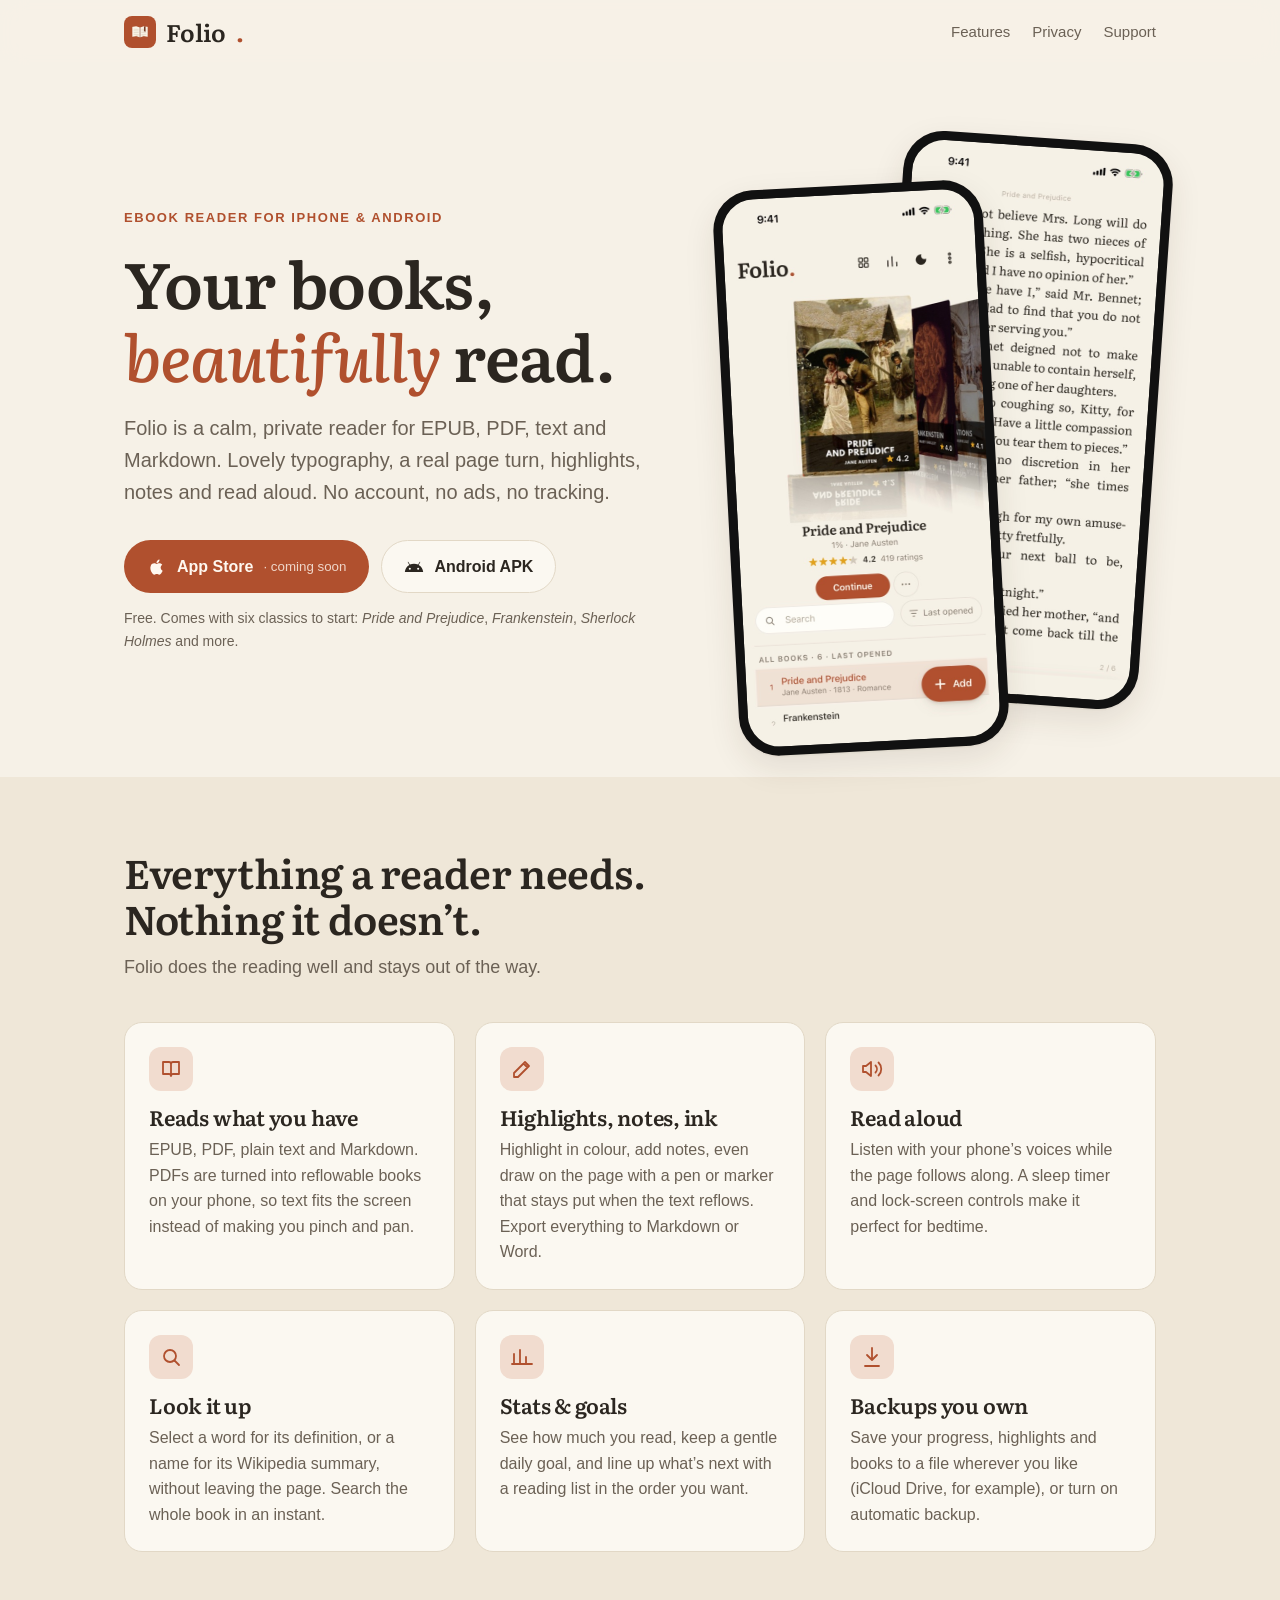
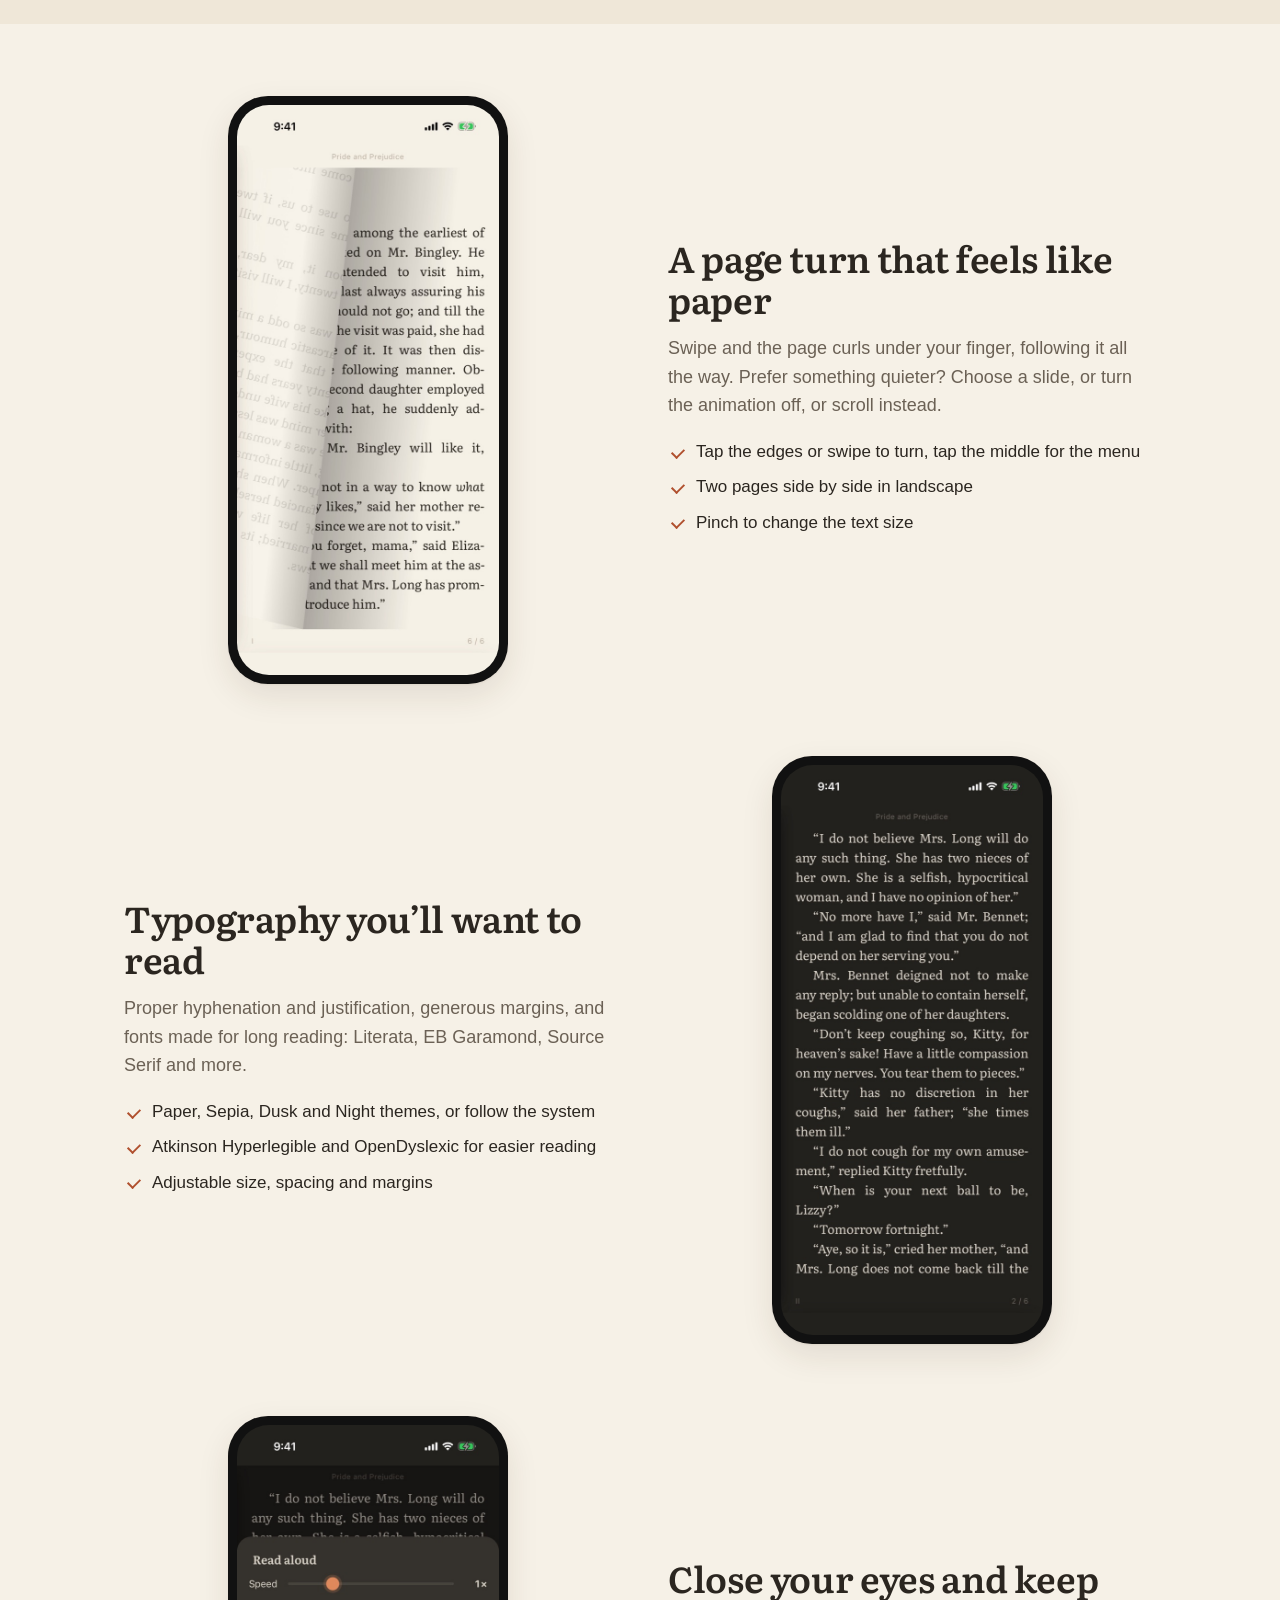
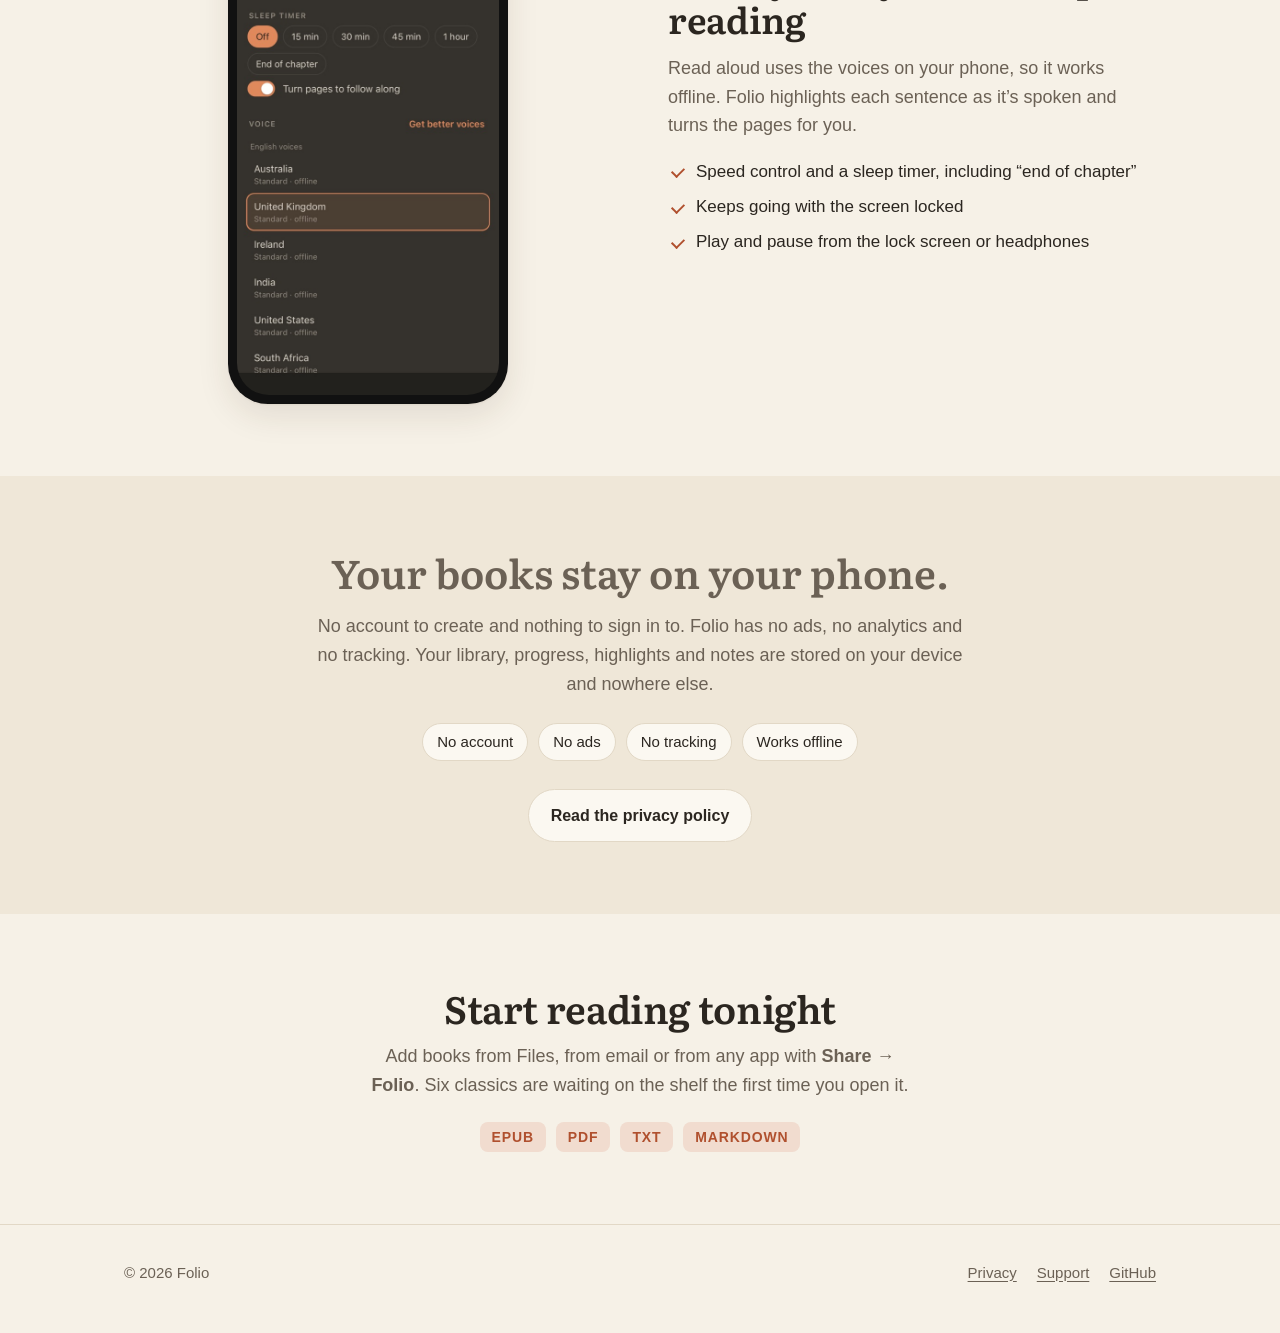
==== index.html @ c46da374 "Folio: Android app, shared web reader, iOS app and website - assets/web: the reader UI shared by bot" ====
<!doctype html>
<html lang="en">
<head>
<meta charset="utf-8">
<meta name="viewport" content="width=device-width, initial-scale=1, viewport-fit=cover">
<title>Folio – Read EPUB &amp; PDF</title>
<meta name="description" content="Folio is a calm, private ebook reader for iPhone and Android. Read EPUB, PDF, text and Markdown with beautiful typography, highlights, notes and read aloud. No account, no ads, no tracking.">
<meta name="theme-color" content="#F6F1E7" media="(prefers-color-scheme: light)">
<meta name="theme-color" content="#1C1A17" media="(prefers-color-scheme: dark)">
<meta property="og:title" content="Folio – Read EPUB & PDF">
<meta property="og:description" content="A calm, private ebook reader. Your books stay on your phone.">
<meta property="og:image" content="img/icon-512.png">
<link rel="icon" href="img/favicon.png">
<link rel="apple-touch-icon" href="img/apple-touch-icon.png">
<link rel="preload" href="fonts/literata-latin-wght-normal.woff2" as="font" type="font/woff2" crossorigin>
<link rel="stylesheet" href="style.css">
</head>
<body>

<header class="top">
  <div class="wrap">
    <a class="brand" href="./"><img src="img/icon-512.png" alt="">Folio<b>.</b></a>
    <nav class="nav">
      <a href="#features" class="hide-sm">Features</a>
      <a href="#privacy">Privacy</a>
      <a href="support.html">Support</a>
    </nav>
  </div>
</header>

<main>
  <section class="hero">
    <div class="wrap">
      <div>
        <p class="eyebrow">Ebook reader for iPhone &amp; Android</p>
        <h1>Your books, <em>beautifully</em> read.</h1>
        <p class="lede">Folio is a calm, private reader for EPUB, PDF, text and Markdown. Lovely typography, a real page turn, highlights, notes and read aloud. No account, no ads, no tracking.</p>
        <div class="ctas">
          <a class="btn primary" aria-disabled="true">
            <svg viewBox="0 0 24 24" aria-hidden="true"><path d="M16.37 12.7c-.02-2.3 1.88-3.4 1.96-3.46-1.07-1.56-2.73-1.78-3.32-1.8-1.41-.14-2.76.83-3.47.83-.72 0-1.82-.81-3-.79-1.54.02-2.96.9-3.76 2.27-1.6 2.78-.41 6.9 1.15 9.16.76 1.1 1.67 2.34 2.86 2.3 1.15-.05 1.58-.74 2.97-.74 1.38 0 1.77.74 2.98.72 1.23-.02 2.01-1.12 2.76-2.23.87-1.28 1.23-2.51 1.25-2.58-.03-.01-2.4-.92-2.38-3.68zM14.1 5.95c.63-.77 1.06-1.83.94-2.89-.91.04-2.02.61-2.67 1.37-.58.67-1.1 1.76-.96 2.8 1.02.08 2.06-.52 2.69-1.28z"/></svg>
            App Store <small>· coming soon</small>
          </a>
          <a class="btn ghost" data-gh="/releases/latest">
            <svg viewBox="0 0 24 24" aria-hidden="true"><path d="M17.6 9.48l1.84-3.18a.38.38 0 00-.66-.38l-1.86 3.22a11.4 11.4 0 00-9.84 0L5.22 5.92a.38.38 0 00-.66.38L6.4 9.48A10.8 10.8 0 001 18h22a10.8 10.8 0 00-5.4-8.52zM7 15.25a1.25 1.25 0 110-2.5 1.25 1.25 0 010 2.5zm10 0a1.25 1.25 0 110-2.5 1.25 1.25 0 010 2.5z"/></svg>
            Android APK
          </a>
        </div>
        <p class="note">Free. Comes with six classics to start: <i>Pride and Prejudice</i>, <i>Frankenstein</i>, <i>Sherlock Holmes</i> and more.</p>
      </div>
      <div class="phones" aria-hidden="true">
        <div class="phone back"><img src="img/reader.jpg" alt="" width="1206" height="2622" loading="eager"></div>
        <div class="phone front"><img src="img/library.jpg" alt="" width="1206" height="2622" loading="eager"></div>
      </div>
    </div>
  </section>

  <section id="features" class="alt">
    <div class="wrap">
      <div class="sec-head">
        <h2>Everything a reader needs. Nothing it doesn’t.</h2>
        <p>Folio does the reading well and stays out of the way.</p>
      </div>
      <div class="grid">
        <div class="card">
          <div class="ico"><svg viewBox="0 0 24 24"><path d="M4 5h6a2 2 0 012 2v12a2 2 0 00-2-2H4zM20 5h-6a2 2 0 00-2 2v12a2 2 0 012-2h6z"/></svg></div>
          <h3>Reads what you have</h3>
          <p>EPUB, PDF, plain text and Markdown. PDFs are turned into reflowable books on your phone, so text fits the screen instead of making you pinch and pan.</p>
        </div>
        <div class="card">
          <div class="ico"><svg viewBox="0 0 24 24"><path d="M4 20h4L19 9l-4-4L4 16zM13.5 6.5l4 4"/></svg></div>
          <h3>Highlights, notes, ink</h3>
          <p>Highlight in colour, add notes, even draw on the page with a pen or marker that stays put when the text reflows. Export everything to Markdown or Word.</p>
        </div>
        <div class="card">
          <div class="ico"><svg viewBox="0 0 24 24"><path d="M11 5L6 9H3v6h3l5 4zM15.5 8.5a5 5 0 010 7M18.5 5.5a9 9 0 010 13"/></svg></div>
          <h3>Read aloud</h3>
          <p>Listen with your phone’s voices while the page follows along. A sleep timer and lock-screen controls make it perfect for bedtime.</p>
        </div>
        <div class="card">
          <div class="ico"><svg viewBox="0 0 24 24"><circle cx="11" cy="11" r="6"/><path d="M20 20l-4.5-4.5"/></svg></div>
          <h3>Look it up</h3>
          <p>Select a word for its definition, or a name for its Wikipedia summary, without leaving the page. Search the whole book in an instant.</p>
        </div>
        <div class="card">
          <div class="ico"><svg viewBox="0 0 24 24"><path d="M4 19V9M10 19V5M16 19v-7M22 19H2"/></svg></div>
          <h3>Stats &amp; goals</h3>
          <p>See how much you read, keep a gentle daily goal, and line up what’s next with a reading list in the order you want.</p>
        </div>
        <div class="card">
          <div class="ico"><svg viewBox="0 0 24 24"><path d="M12 3v12M7 10l5 5 5-5M5 21h14"/></svg></div>
          <h3>Backups you own</h3>
          <p>Save your progress, highlights and books to a file wherever you like (iCloud Drive, for example), or turn on automatic backup.</p>
        </div>
      </div>
    </div>
  </section>

  <section>
    <div class="wrap">
      <div class="showcase">
        <div class="shot"><img src="img/curl.jpg" alt="A page curling over as it turns" width="1206" height="2622" loading="lazy"></div>
        <div>
          <h2>A page turn that feels like paper</h2>
          <p>Swipe and the page curls under your finger, following it all the way. Prefer something quieter? Choose a slide, or turn the animation off, or scroll instead.</p>
          <ul class="ticks">
            <li>Tap the edges or swipe to turn, tap the middle for the menu</li>
            <li>Two pages side by side in landscape</li>
            <li>Pinch to change the text size</li>
          </ul>
        </div>
      </div>
      <div class="showcase flip">
        <div class="shot"><img src="img/dusk.jpg" alt="Folio's Dusk theme, light text on a warm dark page" width="1206" height="2622" loading="lazy"></div>
        <div>
          <h2>Typography you’ll want to read</h2>
          <p>Proper hyphenation and justification, generous margins, and fonts made for long reading: Literata, EB Garamond, Source Serif and more.</p>
          <ul class="ticks">
            <li>Paper, Sepia, Dusk and Night themes, or follow the system</li>
            <li>Atkinson Hyperlegible and OpenDyslexic for easier reading</li>
            <li>Adjustable size, spacing and margins</li>
          </ul>
        </div>
      </div>
      <div class="showcase">
        <div class="shot"><img src="img/tts.jpg" alt="Read aloud settings with speed, sleep timer and voices" width="1206" height="2622" loading="lazy"></div>
        <div>
          <h2>Close your eyes and keep reading</h2>
          <p>Read aloud uses the voices on your phone, so it works offline. Folio highlights each sentence as it’s spoken and turns the pages for you.</p>
          <ul class="ticks">
            <li>Speed control and a sleep timer, including “end of chapter”</li>
            <li>Keeps going with the screen locked</li>
            <li>Play and pause from the lock screen or headphones</li>
          </ul>
        </div>
      </div>
    </div>
  </section>

  <section id="privacy" class="alt privacy-band">
    <div class="wrap">
      <p class="big">Your books stay on your phone.</p>
      <p>No account to create and nothing to sign in to. Folio has no ads, no analytics and no tracking. Your library, progress, highlights and notes are stored on your device and nowhere else.</p>
      <div class="pills"><span>No account</span><span>No ads</span><span>No tracking</span><span>Works offline</span></div>
      <a class="btn ghost" href="privacy.html">Read the privacy policy</a>
    </div>
  </section>

  <section>
    <div class="wrap narrow" style="text-align:center">
      <h2 style="font-size:clamp(28px,4vw,38px)">Start reading tonight</h2>
      <p style="color:var(--ink-2);font-size:18px;margin:12px auto 22px;max-width:30em">Add books from Files, from email or from any app with <b>Share → Folio</b>. Six classics are waiting on the shelf the first time you open it.</p>
      <div class="formats" style="justify-content:center"><span>EPUB</span><span>PDF</span><span>TXT</span><span>MARKDOWN</span></div>
    </div>
  </section>
</main>

<footer>
  <div class="wrap">
    <span>© <span data-year>2026</span> Folio</span>
    <nav>
      <a href="privacy.html">Privacy</a>
      <a href="support.html">Support</a>
      <a data-gh="">GitHub</a>
    </nav>
  </div>
</footer>
<script src="site.js"></script>
</body>
</html>
---- style.css ----
@font-face { font-family: "Literata"; src: url(fonts/literata-latin-wght-normal.woff2) format("woff2"); font-weight: 200 900; font-style: normal; font-display: swap; }
@font-face { font-family: "Literata"; src: url(fonts/literata-latin-wght-italic.woff2) format("woff2"); font-weight: 200 900; font-style: italic; font-display: swap; }

:root {
  --bg: #F6F1E7;
  --bg-2: #EFE7D8;
  --card: #FBF8F1;
  --ink: #2B2620;
  --ink-2: #6B6155;
  --line: #E2D8C6;
  --accent: #B0502E;
  --accent-ink: #FFF8F0;
  --accent-soft: #F1DCCF;
  --serif: "Literata", Georgia, "Times New Roman", serif;
  --sans: -apple-system, BlinkMacSystemFont, "Segoe UI", Roboto, "Helvetica Neue", Arial, sans-serif;
  --shadow: 0 1px 2px rgba(60, 40, 20, .06), 0 12px 32px rgba(60, 40, 20, .10);
  color-scheme: light;
}
@media (prefers-color-scheme: dark) {
  :root {
    --bg: #1C1A17;
    --bg-2: #23211E;
    --card: #2A2723;
    --ink: #E6DFD3;
    --ink-2: #A99F91;
    --line: #3A3631;
    --accent: #DE7A52;
    --accent-ink: #1C1A17;
    --accent-soft: #3B2A22;
    --shadow: 0 1px 2px rgba(0, 0, 0, .3), 0 12px 32px rgba(0, 0, 0, .35);
    color-scheme: dark;
  }
}

* { box-sizing: border-box; }
html { -webkit-text-size-adjust: 100%; scroll-behavior: smooth; }
body { margin: 0; background: var(--bg); color: var(--ink); font: 17px/1.6 var(--sans); }
img { max-width: 100%; height: auto; display: block; }
a { color: var(--accent); text-underline-offset: 3px; }
h1, h2, h3 { font-family: var(--serif); font-weight: 600; line-height: 1.15; letter-spacing: -.01em; margin: 0; }
.wrap { max-width: 1080px; margin: 0 auto; padding: 0 24px; }
.narrow { max-width: 720px; }

/* header */
.top { position: sticky; top: 0; z-index: 10; background: color-mix(in srgb, var(--bg) 88%, transparent); backdrop-filter: saturate(1.4) blur(12px); -webkit-backdrop-filter: saturate(1.4) blur(12px); border-bottom: 1px solid transparent; }
.top.scrolled { border-bottom-color: var(--line); }
.top .wrap { display: flex; align-items: center; justify-content: space-between; height: 64px; }
.brand { display: flex; align-items: center; gap: 10px; color: var(--ink); text-decoration: none; font: 600 24px/1 var(--serif); }
.brand img { width: 32px; height: 32px; border-radius: 8px; }
.brand b { color: var(--accent); }
.nav { display: flex; gap: 22px; font-size: 15px; }
.nav a { color: var(--ink-2); text-decoration: none; }
.nav a:hover, .nav a[aria-current] { color: var(--ink); }

/* hero */
.hero { padding: 72px 0 40px; }
.hero .wrap { display: grid; grid-template-columns: 1.05fr .95fr; gap: 48px; align-items: center; }
.eyebrow { font-size: 13px; font-weight: 600; letter-spacing: .12em; text-transform: uppercase; color: var(--accent); margin: 0 0 16px; }
.hero h1 { font-size: clamp(40px, 6vw, 64px); }
.hero h1 em { color: var(--accent); font-style: italic; font-weight: 500; }
.lede { font-size: 20px; color: var(--ink-2); margin: 20px 0 32px; max-width: 34em; }
.ctas { display: flex; flex-wrap: wrap; gap: 12px; align-items: center; }
.btn { display: inline-flex; align-items: center; gap: 10px; padding: 13px 22px; border-radius: 999px; font-weight: 600; font-size: 16px; text-decoration: none; border: 1px solid transparent; }
.btn svg { width: 20px; height: 20px; fill: currentColor; }
.btn.primary { background: var(--accent); color: var(--accent-ink); }
.btn.ghost { border-color: var(--line); color: var(--ink); background: var(--card); }
.btn[aria-disabled="true"] { cursor: default; }
.btn small { font-weight: 500; opacity: .8; }
.note { font-size: 14px; color: var(--ink-2); margin-top: 14px; }

.phones { position: relative; height: 600px; }
.phone { position: absolute; width: 270px; border-radius: 40px; padding: 9px; background: #111; box-shadow: var(--shadow); }
.phone img { border-radius: 32px; aspect-ratio: 1206 / 2622; object-fit: cover; }
.phone.back { right: 0; top: 0; transform: rotate(4deg); }
.phone.front { left: 8%; top: 48px; transform: rotate(-3deg); }

/* sections */
section { padding: 72px 0; }
.alt { background: var(--bg-2); }
.sec-head { max-width: 640px; margin-bottom: 40px; }
.sec-head h2 { font-size: clamp(30px, 4vw, 40px); }
.sec-head p { color: var(--ink-2); font-size: 18px; margin: 12px 0 0; }

.grid { display: grid; grid-template-columns: repeat(3, 1fr); gap: 20px; }
.card { background: var(--card); border: 1px solid var(--line); border-radius: 18px; padding: 24px; }
.card h3 { font-size: 21px; margin: 14px 0 8px; }
.card p { margin: 0; color: var(--ink-2); font-size: 16px; }
.ico { width: 44px; height: 44px; border-radius: 12px; display: grid; place-items: center; background: var(--accent-soft); color: var(--accent); }
.ico svg { width: 24px; height: 24px; fill: none; stroke: currentColor; stroke-width: 1.8; stroke-linecap: round; stroke-linejoin: round; }

.showcase { display: grid; grid-template-columns: 1fr 1fr; gap: 56px; align-items: center; }
.showcase + .showcase { margin-top: 72px; }
.showcase.flip > :first-child { order: 2; }
.showcase .shot { justify-self: center; width: 280px; border-radius: 40px; padding: 9px; background: #111; box-shadow: var(--shadow); }
.showcase .shot img { border-radius: 32px; }
.showcase h2 { font-size: clamp(28px, 3.6vw, 36px); margin-bottom: 14px; }
.showcase p { color: var(--ink-2); font-size: 18px; margin: 0 0 14px; }
.ticks { list-style: none; padding: 0; margin: 18px 0 0; }
.ticks li { padding-left: 28px; position: relative; margin: 8px 0; }
.ticks li::before { content: ""; position: absolute; left: 4px; top: .55em; width: 10px; height: 6px; border-left: 2px solid var(--accent); border-bottom: 2px solid var(--accent); transform: rotate(-45deg); }

.privacy-band { text-align: center; }
.privacy-band .big { font: 600 clamp(28px, 4vw, 40px)/1.2 var(--serif); max-width: 18em; margin: 0 auto 16px; }
.privacy-band p { color: var(--ink-2); max-width: 36em; margin: 0 auto 24px; font-size: 18px; }
.pills { display: flex; flex-wrap: wrap; justify-content: center; gap: 10px; margin-bottom: 28px; }
.pills span { border: 1px solid var(--line); background: var(--card); border-radius: 999px; padding: 6px 14px; font-size: 15px; }

.formats { display: flex; flex-wrap: wrap; gap: 10px; margin-top: 8px; }
.formats span { font: 600 14px/1 var(--sans); letter-spacing: .06em; padding: 8px 12px; border-radius: 8px; background: var(--accent-soft); color: var(--accent); }

/* docs pages (privacy, support) */
.doc { padding: 56px 0 80px; }
.doc h1 { font-size: clamp(36px, 5vw, 48px); margin-bottom: 8px; }
.doc .updated { color: var(--ink-2); margin: 0 0 40px; font-size: 15px; }
.doc h2 { font-size: 26px; margin: 44px 0 12px; }
.doc h3 { font-size: 19px; margin: 28px 0 8px; font-family: var(--sans); font-weight: 650; letter-spacing: 0; }
.doc p, .doc li { color: var(--ink); }
.doc ul { padding-left: 22px; }
.doc li { margin: 6px 0; }
.summary { background: var(--card); border: 1px solid var(--line); border-radius: 18px; padding: 22px 26px; margin: 0 0 32px; }
.summary p { margin: 0 0 6px; font-weight: 600; }
.summary ul { margin: 0; }
table { width: 100%; border-collapse: collapse; margin: 16px 0; font-size: 15px; display: block; overflow-x: auto; }
th, td { text-align: left; padding: 10px 12px; border-bottom: 1px solid var(--line); vertical-align: top; }
th { font-weight: 650; background: var(--bg-2); }
details { background: var(--card); border: 1px solid var(--line); border-radius: 14px; padding: 4px 20px; margin: 10px 0; }
details[open] { padding-bottom: 14px; }
summary { cursor: pointer; font-weight: 600; padding: 14px 0; list-style: none; position: relative; padding-right: 28px; }
summary::-webkit-details-marker { display: none; }
summary::after { content: "+"; position: absolute; right: 0; top: 10px; font-size: 22px; color: var(--accent); font-weight: 400; }
details[open] summary::after { content: "–"; }
details p, details ol, details ul { margin: 0 0 10px; color: var(--ink-2); }
kbd, .path { font: 600 14px/1.4 var(--sans); background: var(--bg-2); border: 1px solid var(--line); border-radius: 6px; padding: 1px 6px; color: var(--ink); white-space: nowrap; }

/* footer */
footer { border-top: 1px solid var(--line); padding: 36px 0 48px; color: var(--ink-2); font-size: 15px; }
footer .wrap { display: flex; flex-wrap: wrap; justify-content: space-between; gap: 16px; }
footer nav { display: flex; gap: 20px; flex-wrap: wrap; }
footer a { color: var(--ink-2); }

@media (max-width: 900px) {
  .hero { padding-top: 40px; }
  .hero .wrap { grid-template-columns: 1fr; gap: 24px; }
  .phones { height: 500px; max-width: 420px; width: 100%; margin: 0 auto; }
  .phone { width: 220px; border-radius: 34px; padding: 7px; }
  .phone img { border-radius: 28px; }
  .grid { grid-template-columns: 1fr 1fr; }
  .showcase, .showcase.flip { grid-template-columns: 1fr; gap: 28px; }
  .showcase.flip > :first-child { order: 0; }
}
@media (max-width: 600px) {
  body { font-size: 16px; }
  .wrap { padding: 0 16px; }
  .nav { gap: 14px; font-size: 14px; }
  .nav .hide-sm { display: none; }
  .lede { font-size: 18px; }
  .grid { grid-template-columns: 1fr; }
  section { padding: 56px 0; }
  .phones { height: 420px; }
  .phone { width: 180px; border-radius: 28px; padding: 6px; }
  .phone img { border-radius: 23px; }
  .phone.front { left: 0; top: 36px; }
  .showcase .shot { width: 240px; }
  .btn { width: 100%; justify-content: center; }
}
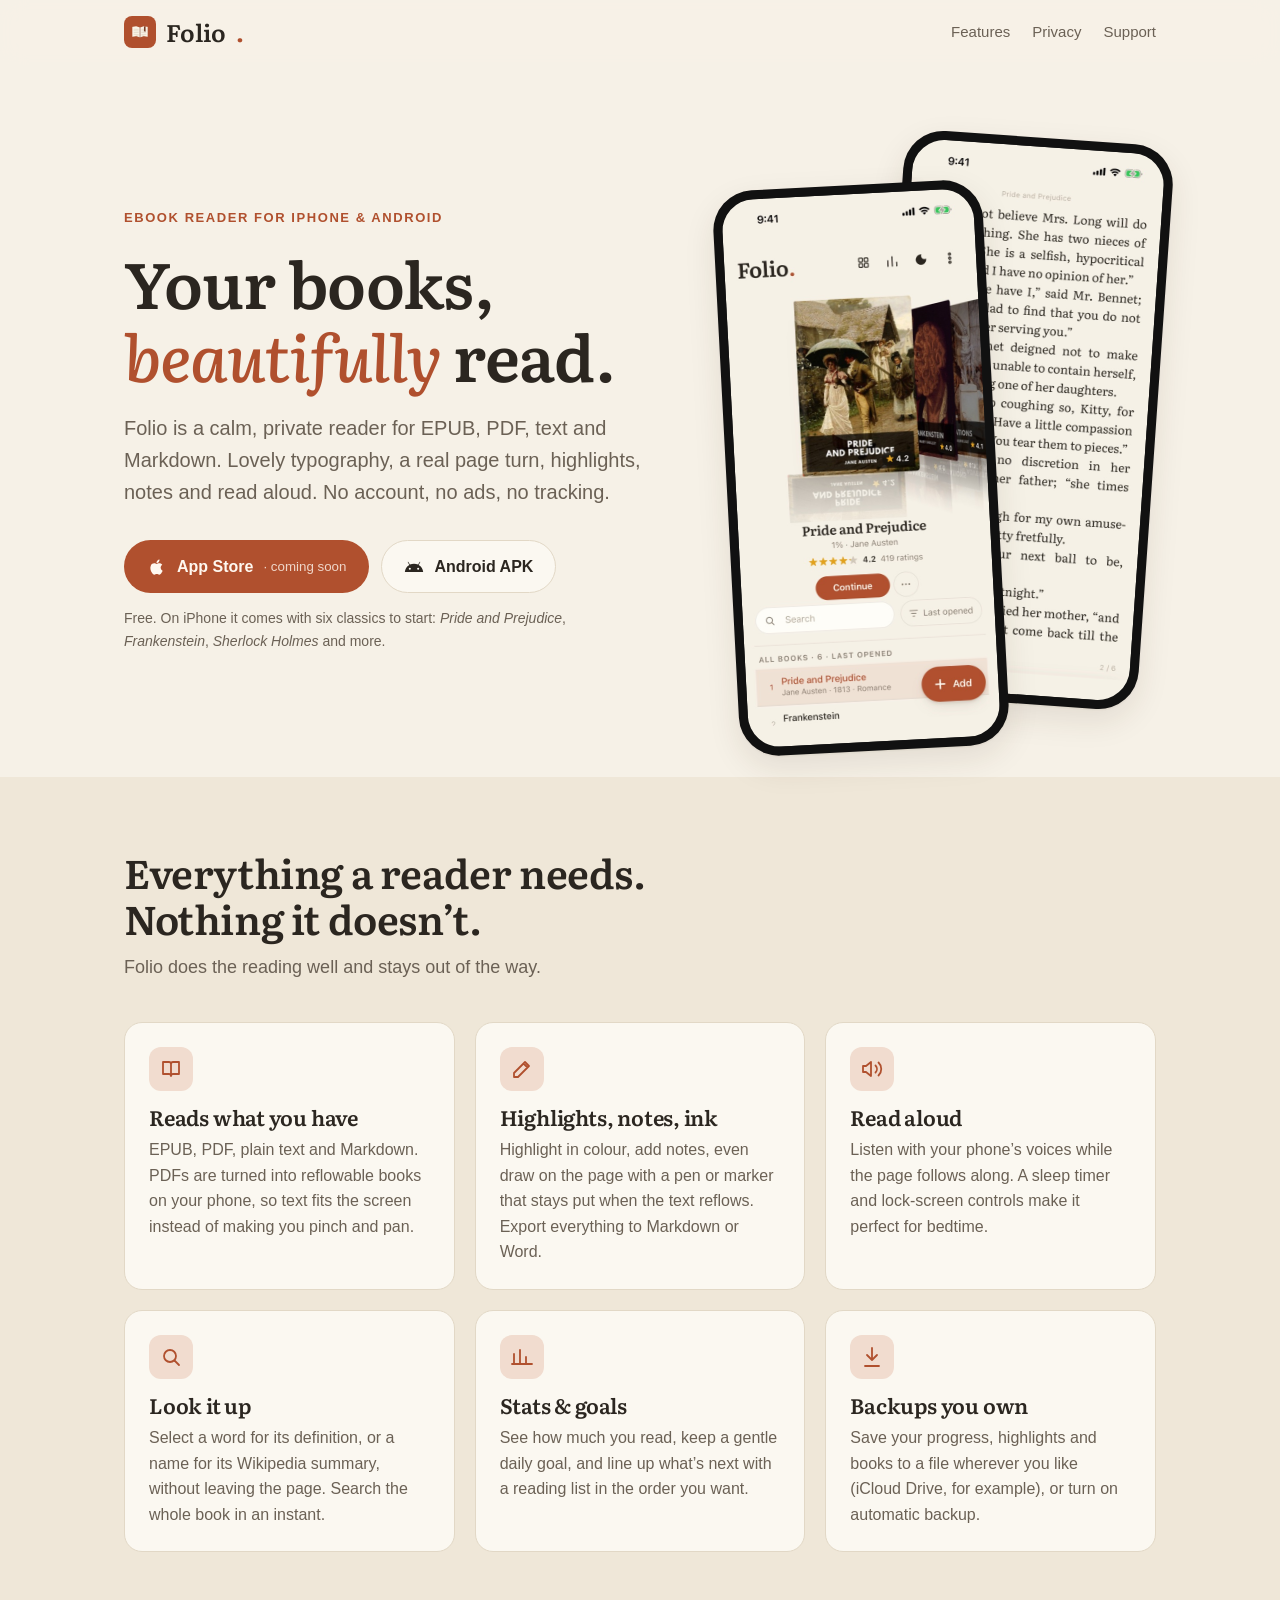
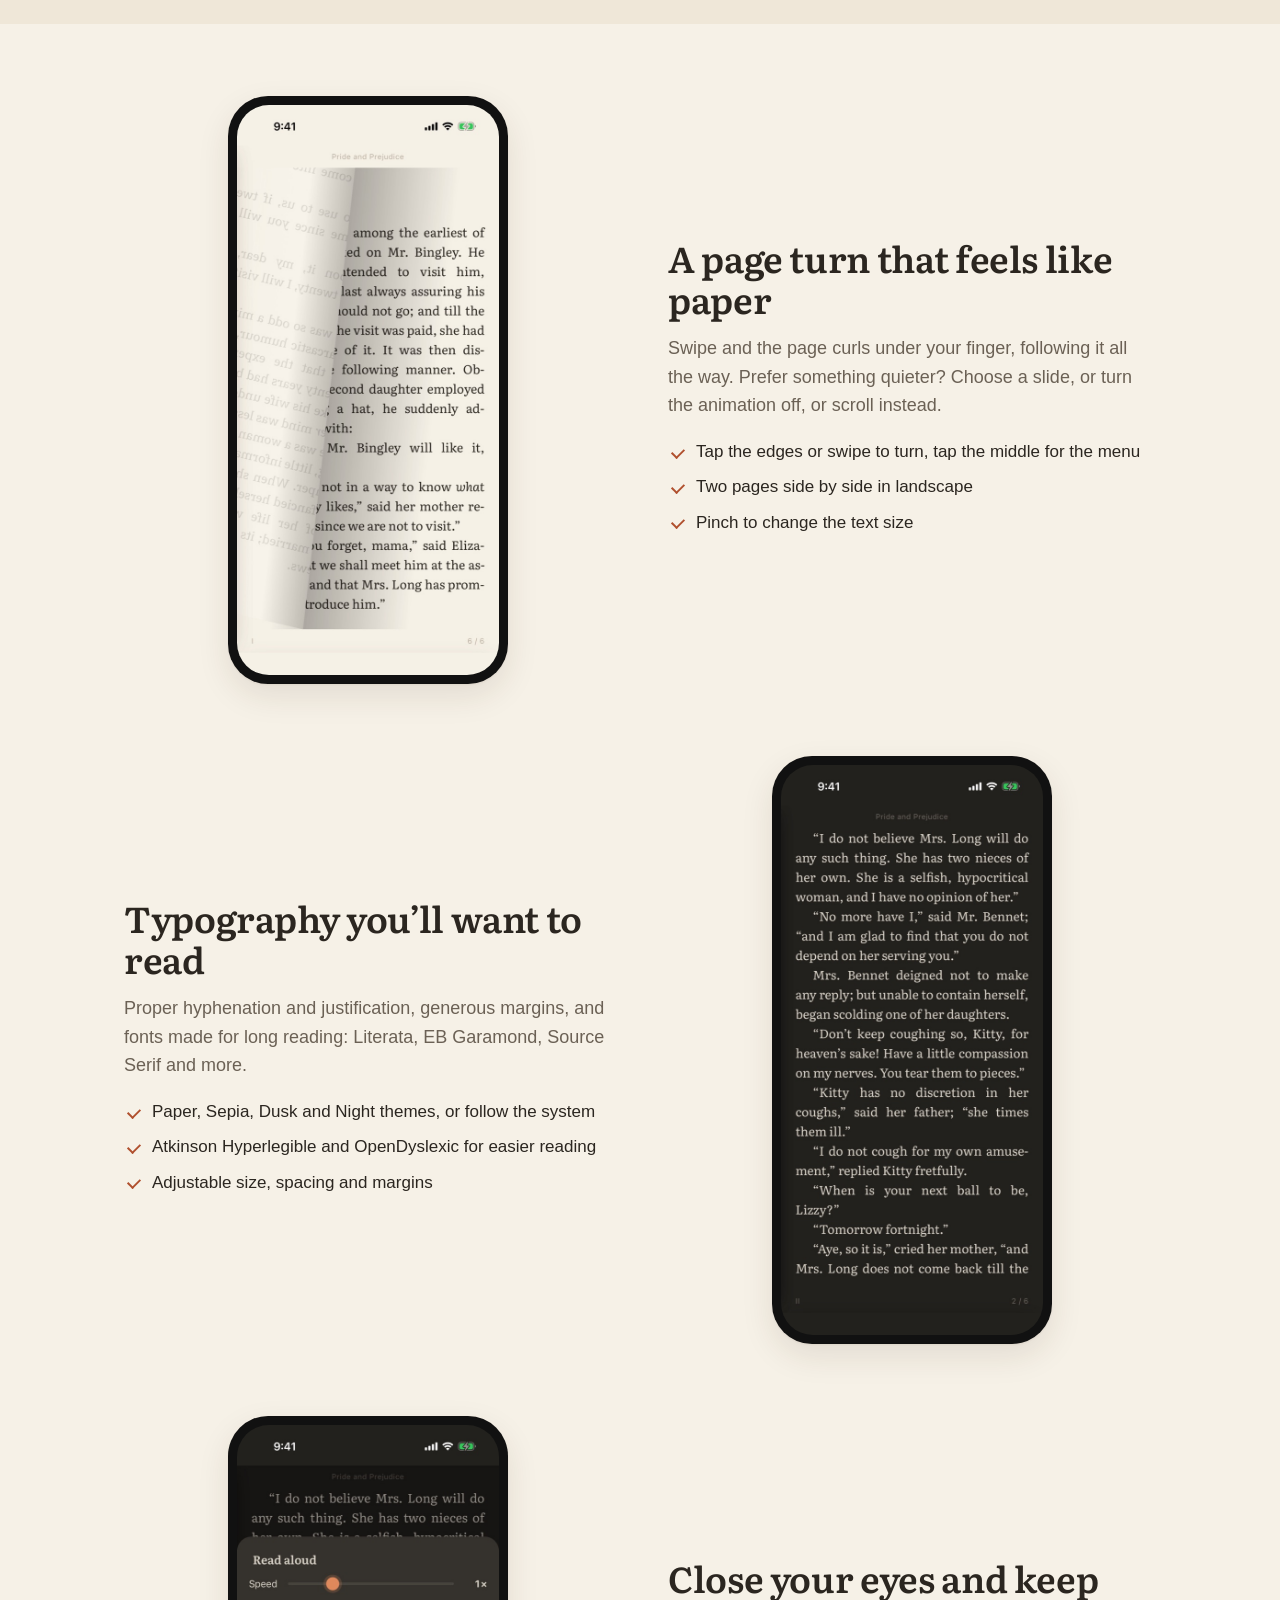
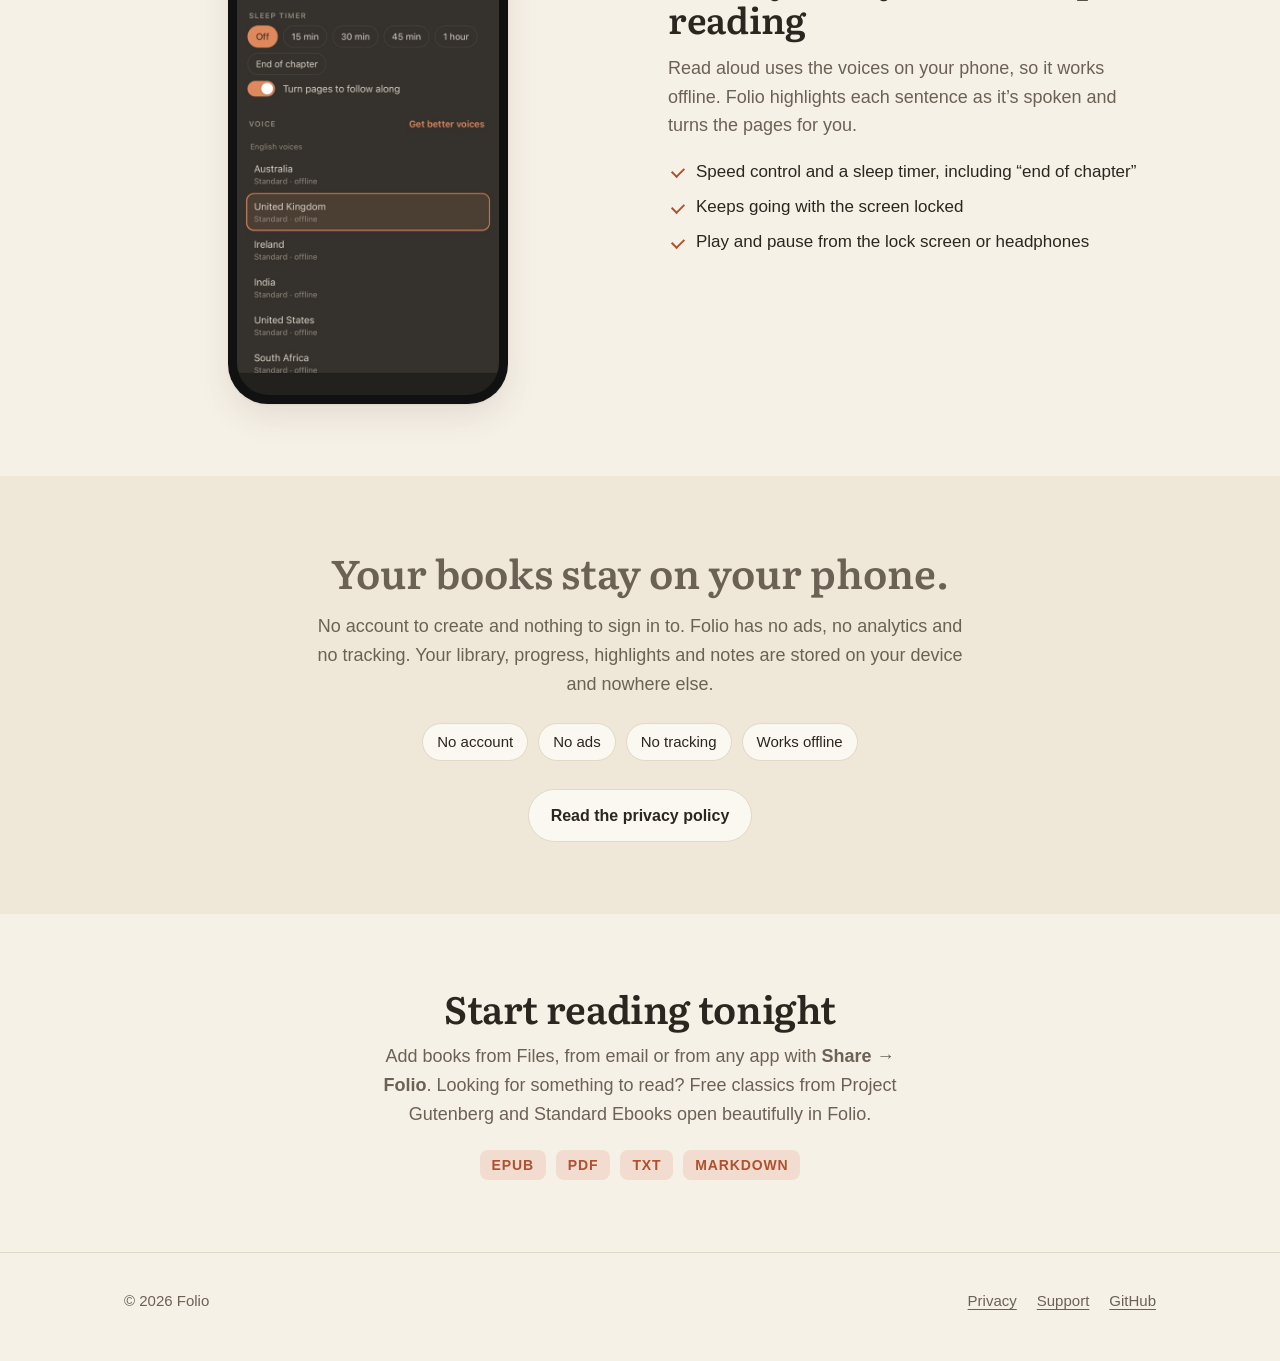
==== commit 96e44363: "Play release 2.4 (30): privacy link, minSdk 24, no bundled classics on Android - Menu: "Privacy poli" ====
--- a/index.html
+++ b/index.html
@@ -45,7 +45,7 @@
             Android APK
           </a>
         </div>
-        <p class="note">Free. Comes with six classics to start: <i>Pride and Prejudice</i>, <i>Frankenstein</i>, <i>Sherlock Holmes</i> and more.</p>
+        <p class="note">Free. On iPhone it comes with six classics to start: <i>Pride and Prejudice</i>, <i>Frankenstein</i>, <i>Sherlock Holmes</i> and more.</p>
       </div>
       <div class="phones" aria-hidden="true">
         <div class="phone back"><img src="img/reader.jpg" alt="" width="1206" height="2622" loading="eager"></div>
@@ -148,7 +148,7 @@
   <section>
     <div class="wrap narrow" style="text-align:center">
       <h2 style="font-size:clamp(28px,4vw,38px)">Start reading tonight</h2>
-      <p style="color:var(--ink-2);font-size:18px;margin:12px auto 22px;max-width:30em">Add books from Files, from email or from any app with <b>Share → Folio</b>. Six classics are waiting on the shelf the first time you open it.</p>
+      <p style="color:var(--ink-2);font-size:18px;margin:12px auto 22px;max-width:30em">Add books from Files, from email or from any app with <b>Share → Folio</b>. Looking for something to read? Free classics from Project Gutenberg and Standard Ebooks open beautifully in Folio.</p>
       <div class="formats" style="justify-content:center"><span>EPUB</span><span>PDF</span><span>TXT</span><span>MARKDOWN</span></div>
     </div>
   </section>
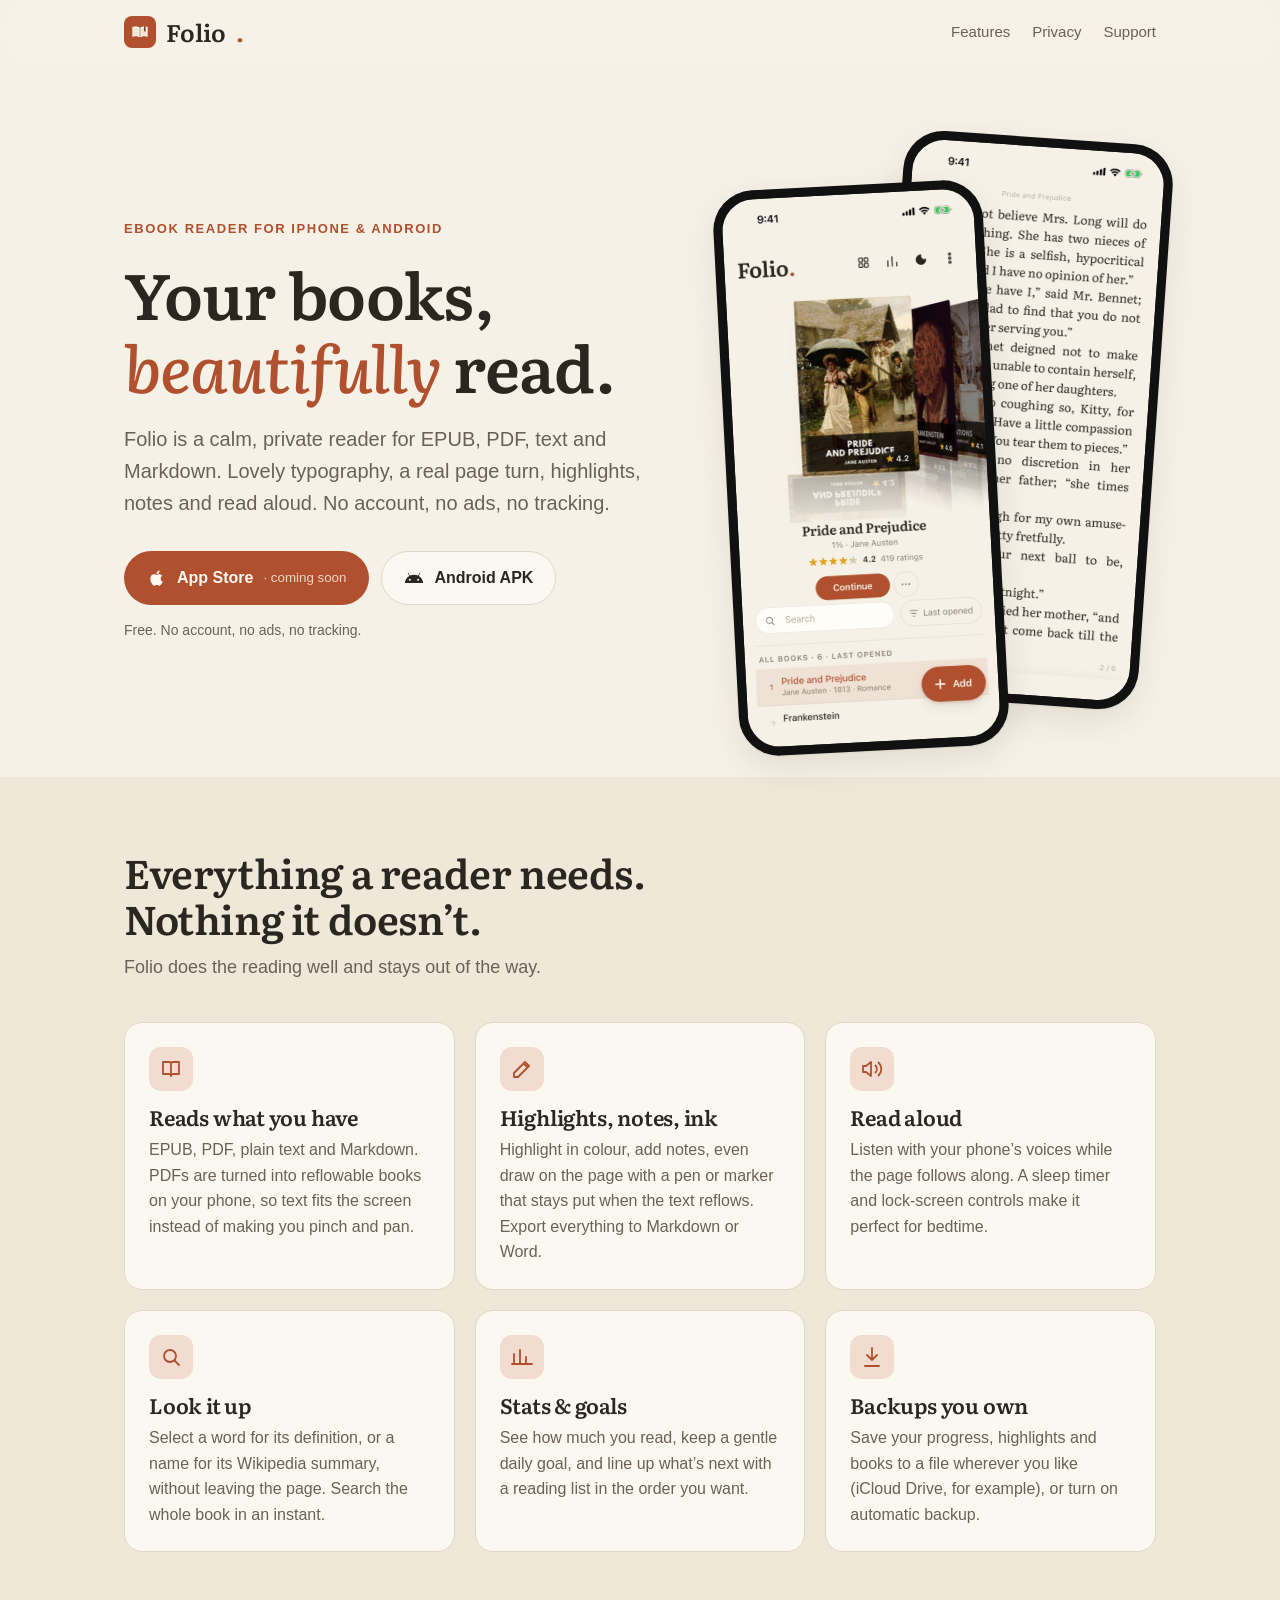
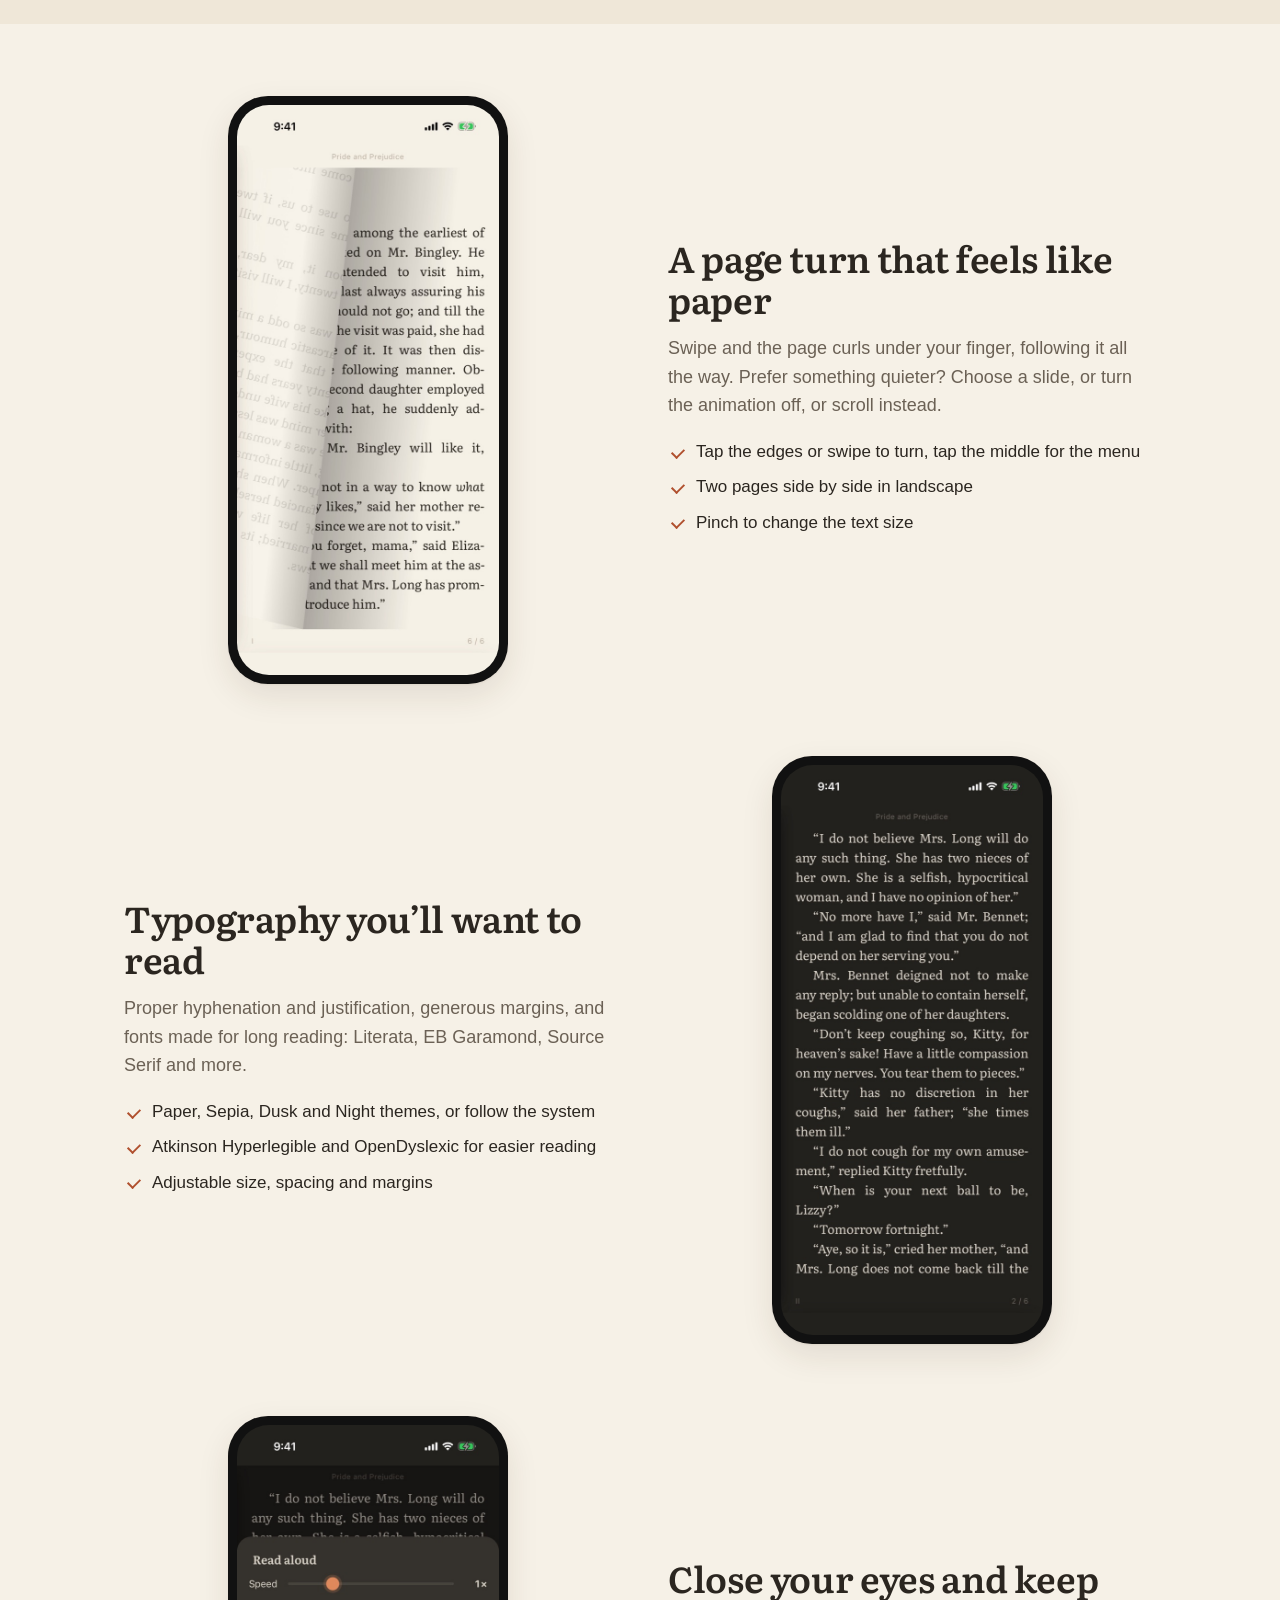
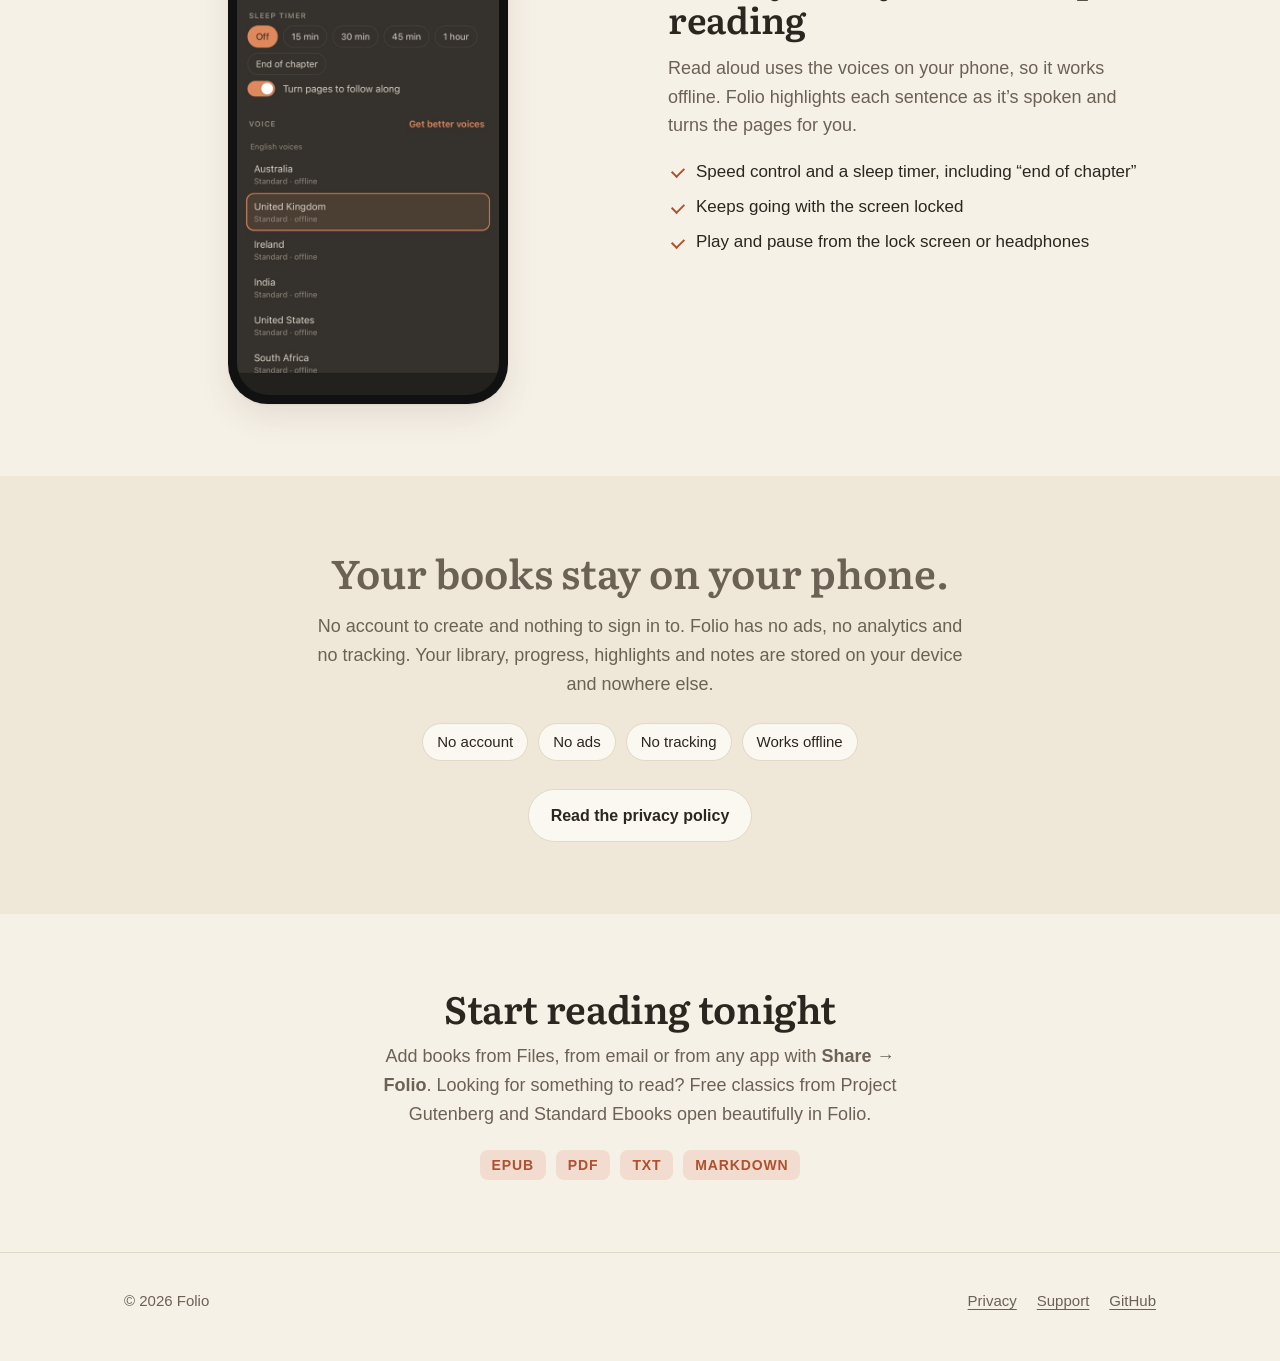
==== commit 6e5d94ad: "iOS 2.4 for the App Store: no bundled classics, listing assets - iOS build no longer bundles assets/" ====
--- a/index.html
+++ b/index.html
@@ -45,7 +45,7 @@
             Android APK
           </a>
         </div>
-        <p class="note">Free. On iPhone it comes with six classics to start: <i>Pride and Prejudice</i>, <i>Frankenstein</i>, <i>Sherlock Holmes</i> and more.</p>
+        <p class="note">Free. No account, no ads, no tracking.</p>
       </div>
       <div class="phones" aria-hidden="true">
         <div class="phone back"><img src="img/reader.jpg" alt="" width="1206" height="2622" loading="eager"></div>
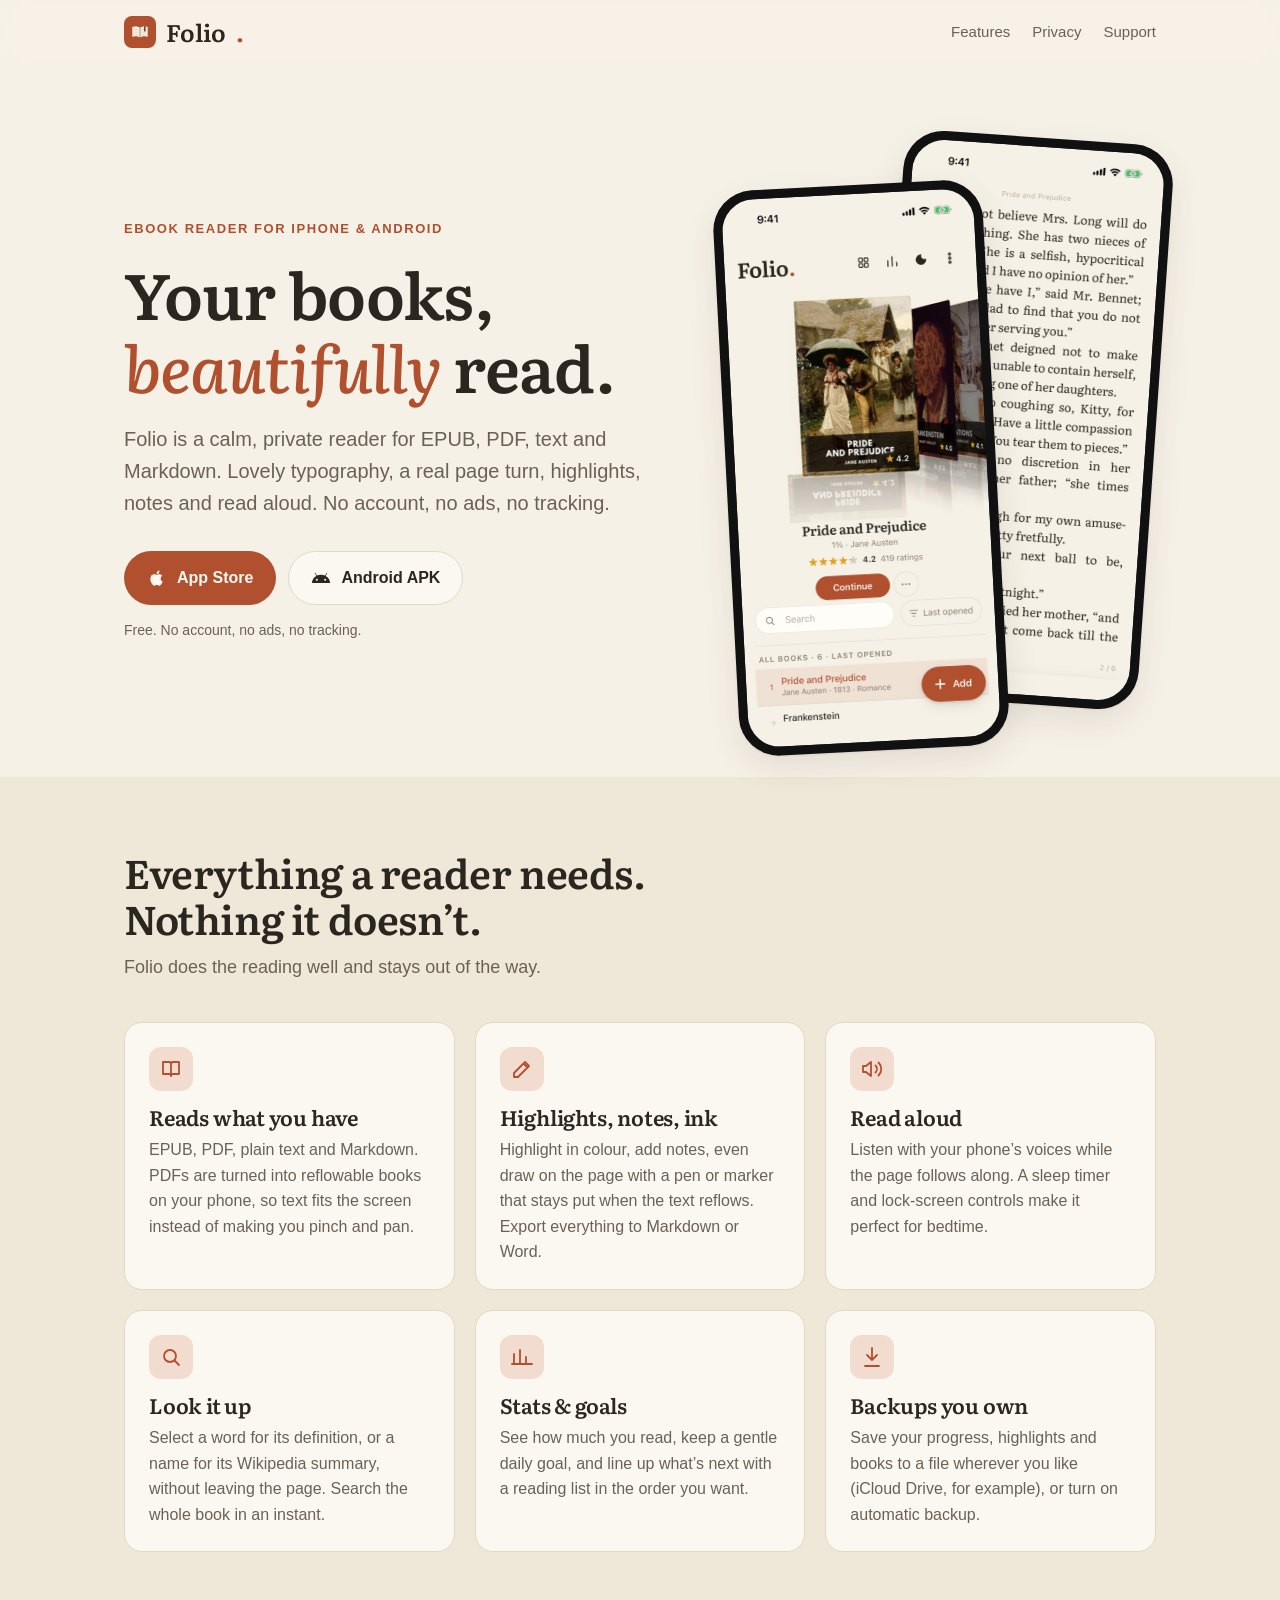
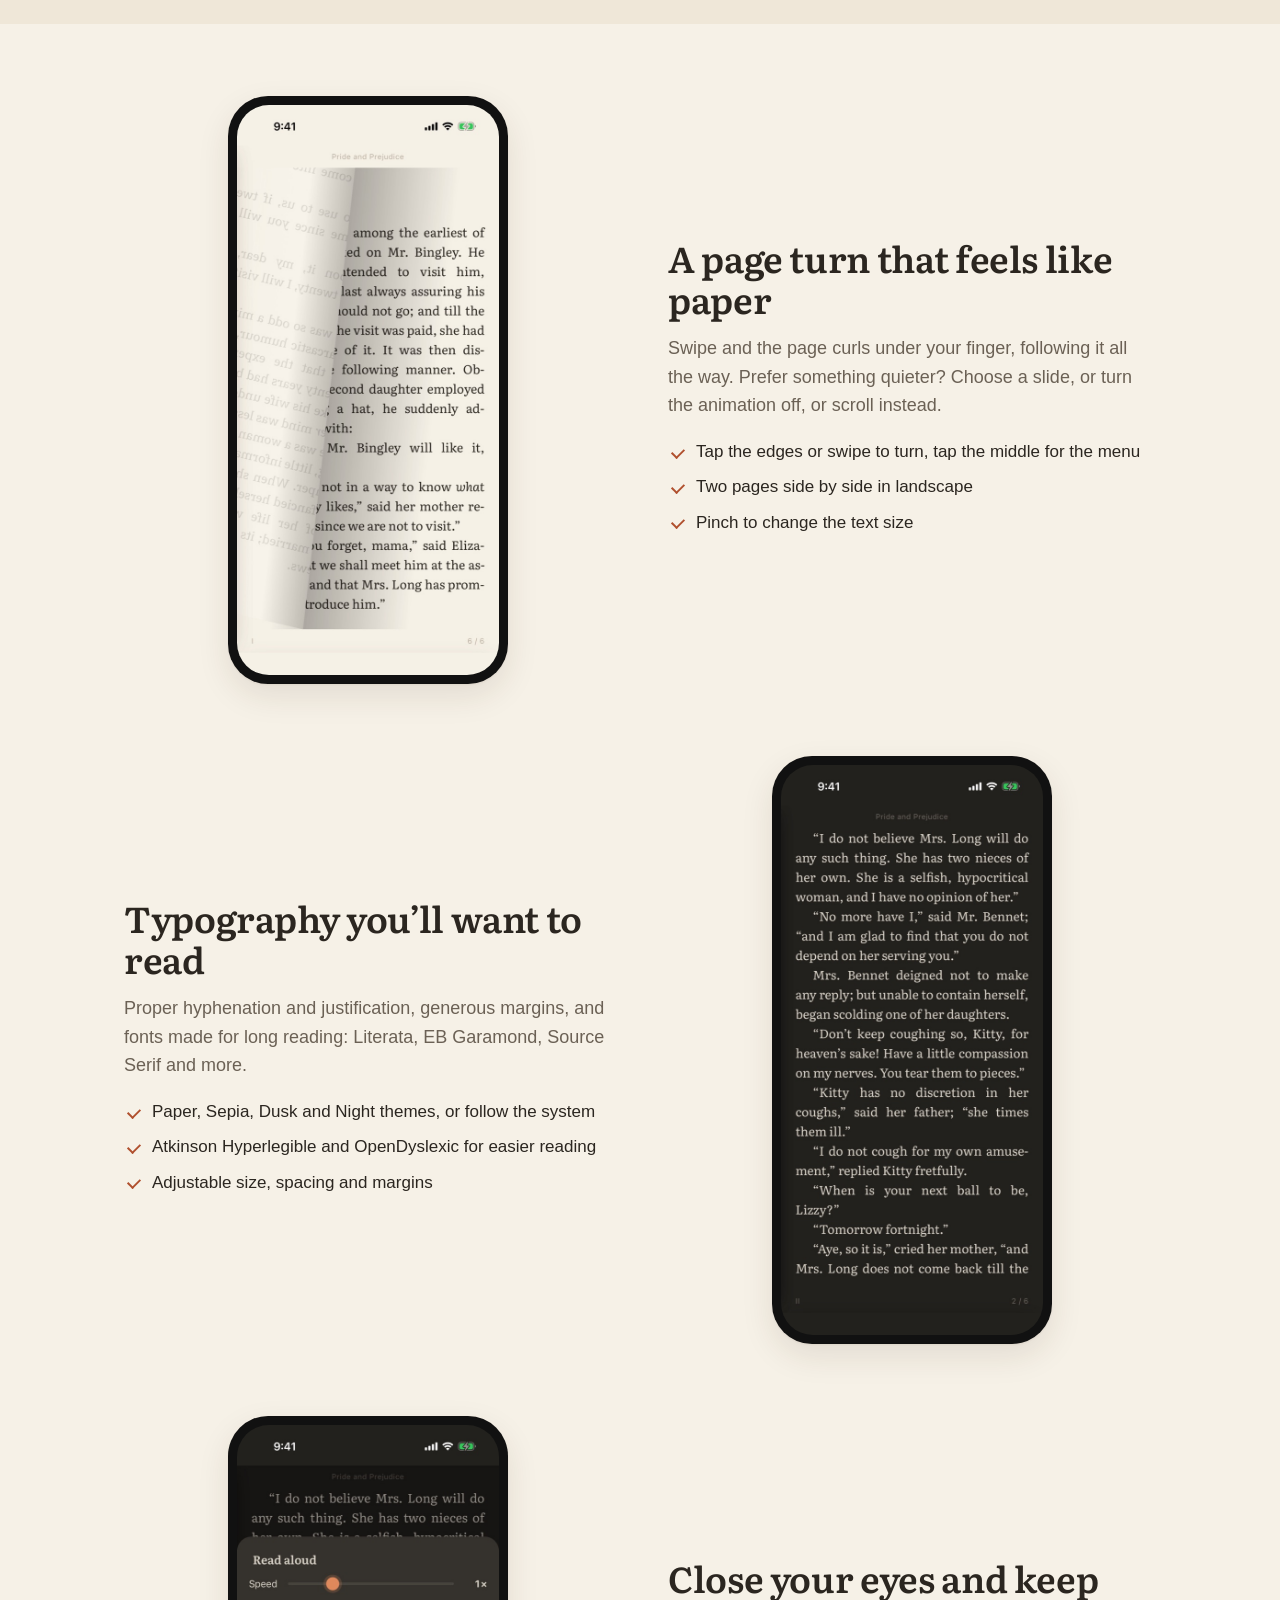
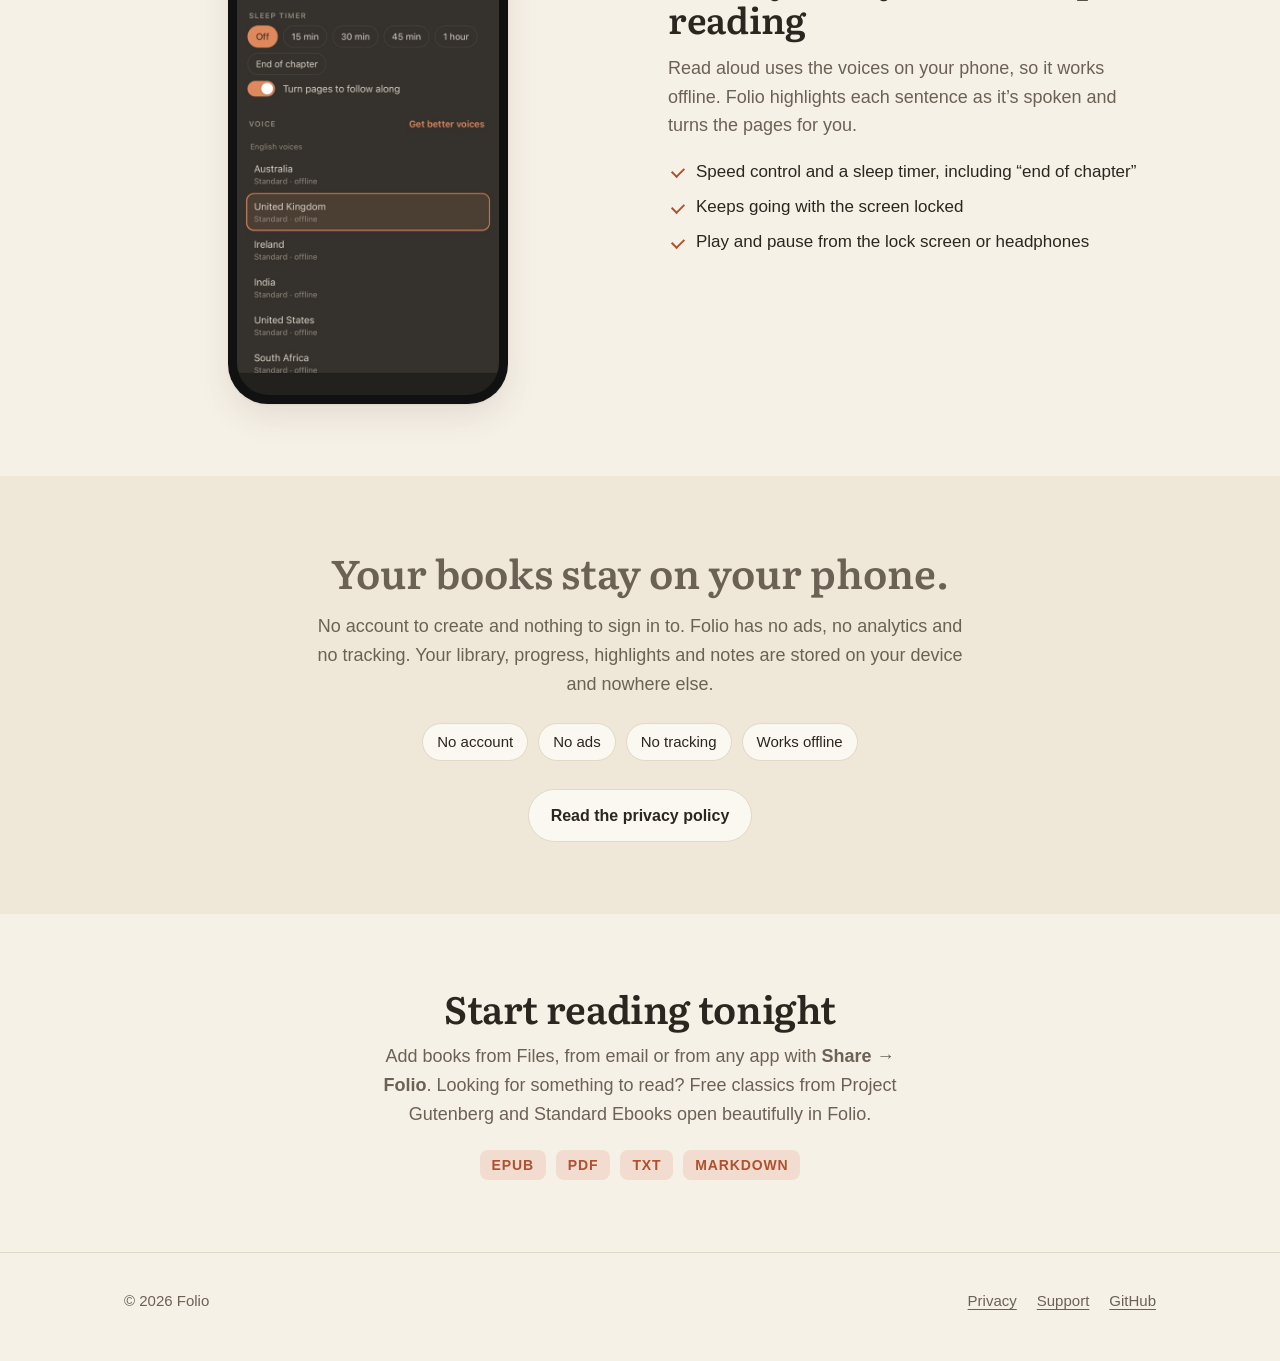
==== commit fd01ea18: "Website: link the App Store button now that Folio is live on the App Store" ====
--- a/index.html
+++ b/index.html
@@ -36,9 +36,9 @@
         <h1>Your books, <em>beautifully</em> read.</h1>
         <p class="lede">Folio is a calm, private reader for EPUB, PDF, text and Markdown. Lovely typography, a real page turn, highlights, notes and read aloud. No account, no ads, no tracking.</p>
         <div class="ctas">
-          <a class="btn primary" aria-disabled="true">
+          <a class="btn primary" href="https://apps.apple.com/app/folio-read-epub-pdf/id6838171539">
             <svg viewBox="0 0 24 24" aria-hidden="true"><path d="M16.37 12.7c-.02-2.3 1.88-3.4 1.96-3.46-1.07-1.56-2.73-1.78-3.32-1.8-1.41-.14-2.76.83-3.47.83-.72 0-1.82-.81-3-.79-1.54.02-2.96.9-3.76 2.27-1.6 2.78-.41 6.9 1.15 9.16.76 1.1 1.67 2.34 2.86 2.3 1.15-.05 1.58-.74 2.97-.74 1.38 0 1.77.74 2.98.72 1.23-.02 2.01-1.12 2.76-2.23.87-1.28 1.23-2.51 1.25-2.58-.03-.01-2.4-.92-2.38-3.68zM14.1 5.95c.63-.77 1.06-1.83.94-2.89-.91.04-2.02.61-2.67 1.37-.58.67-1.1 1.76-.96 2.8 1.02.08 2.06-.52 2.69-1.28z"/></svg>
-            App Store <small>· coming soon</small>
+            App Store
           </a>
           <a class="btn ghost" data-gh="/releases/latest">
             <svg viewBox="0 0 24 24" aria-hidden="true"><path d="M17.6 9.48l1.84-3.18a.38.38 0 00-.66-.38l-1.86 3.22a11.4 11.4 0 00-9.84 0L5.22 5.92a.38.38 0 00-.66.38L6.4 9.48A10.8 10.8 0 001 18h22a10.8 10.8 0 00-5.4-8.52zM7 15.25a1.25 1.25 0 110-2.5 1.25 1.25 0 010 2.5zm10 0a1.25 1.25 0 110-2.5 1.25 1.25 0 010 2.5z"/></svg>
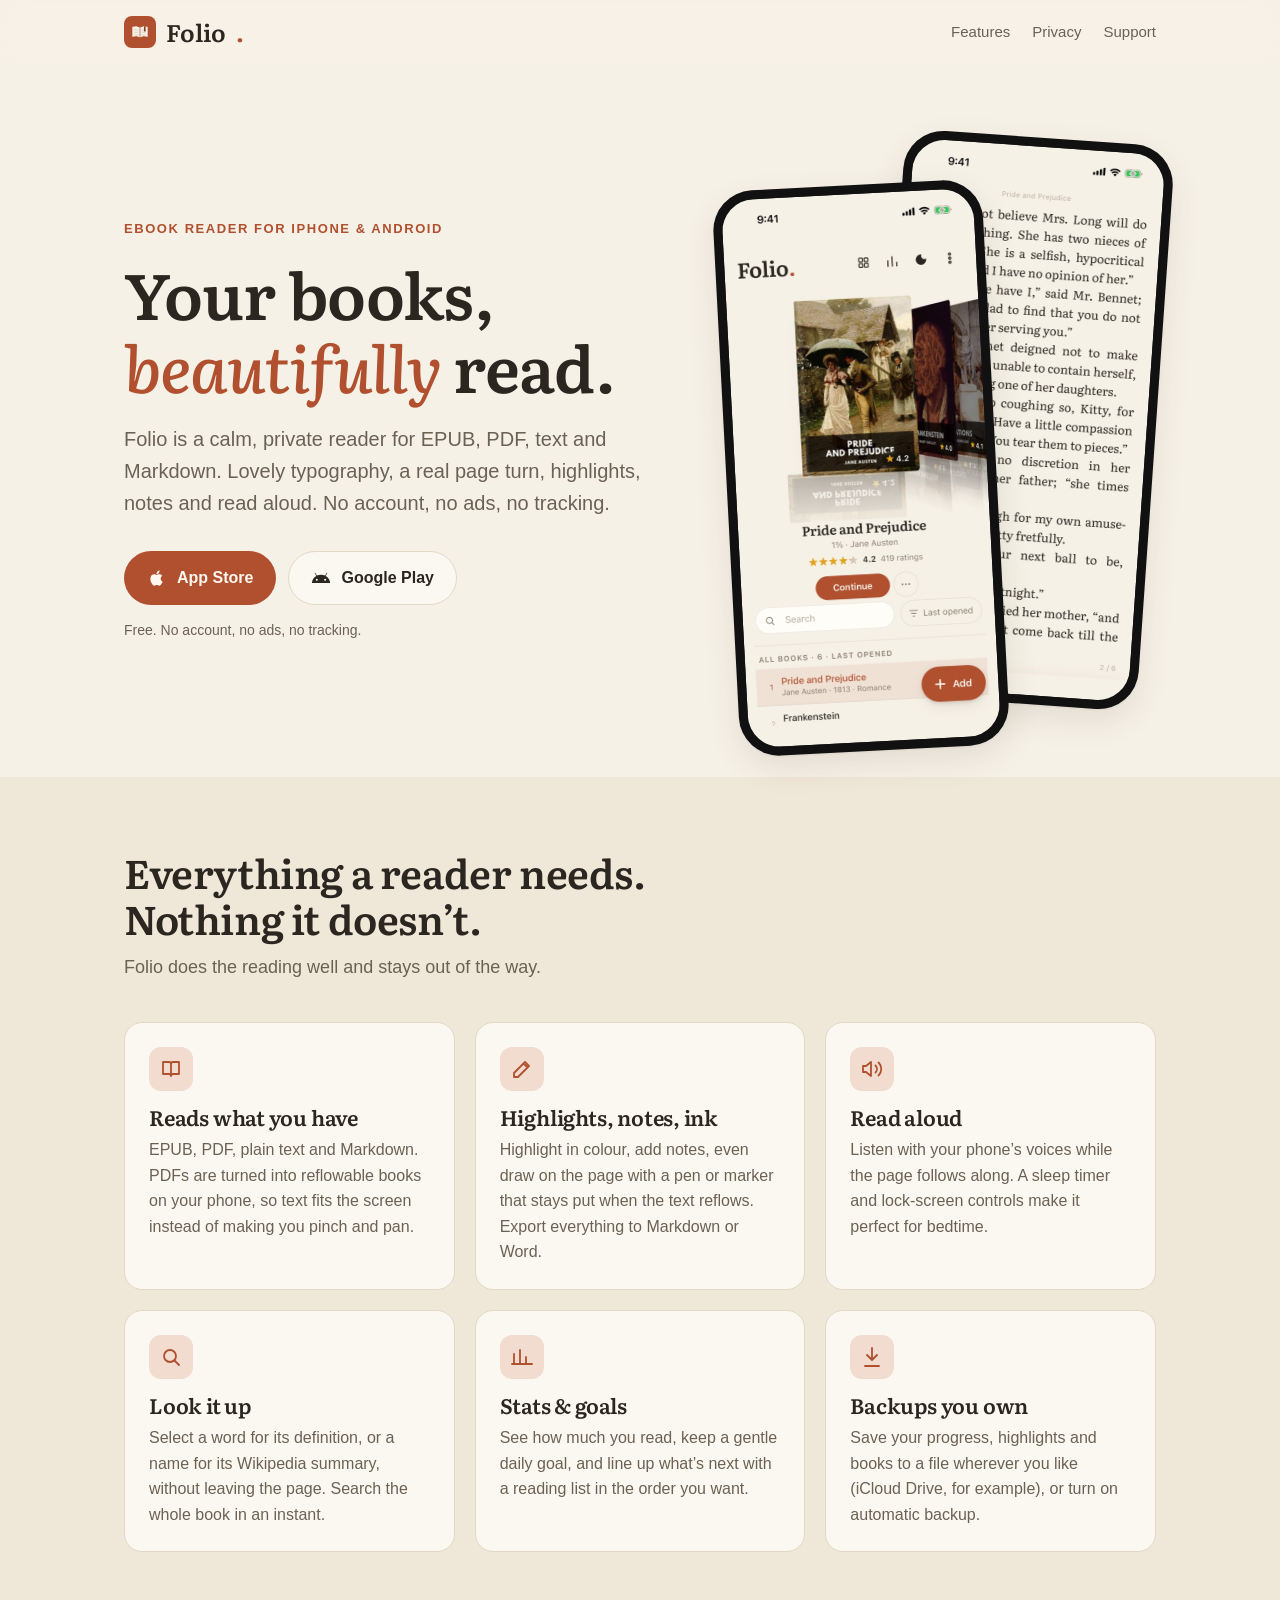
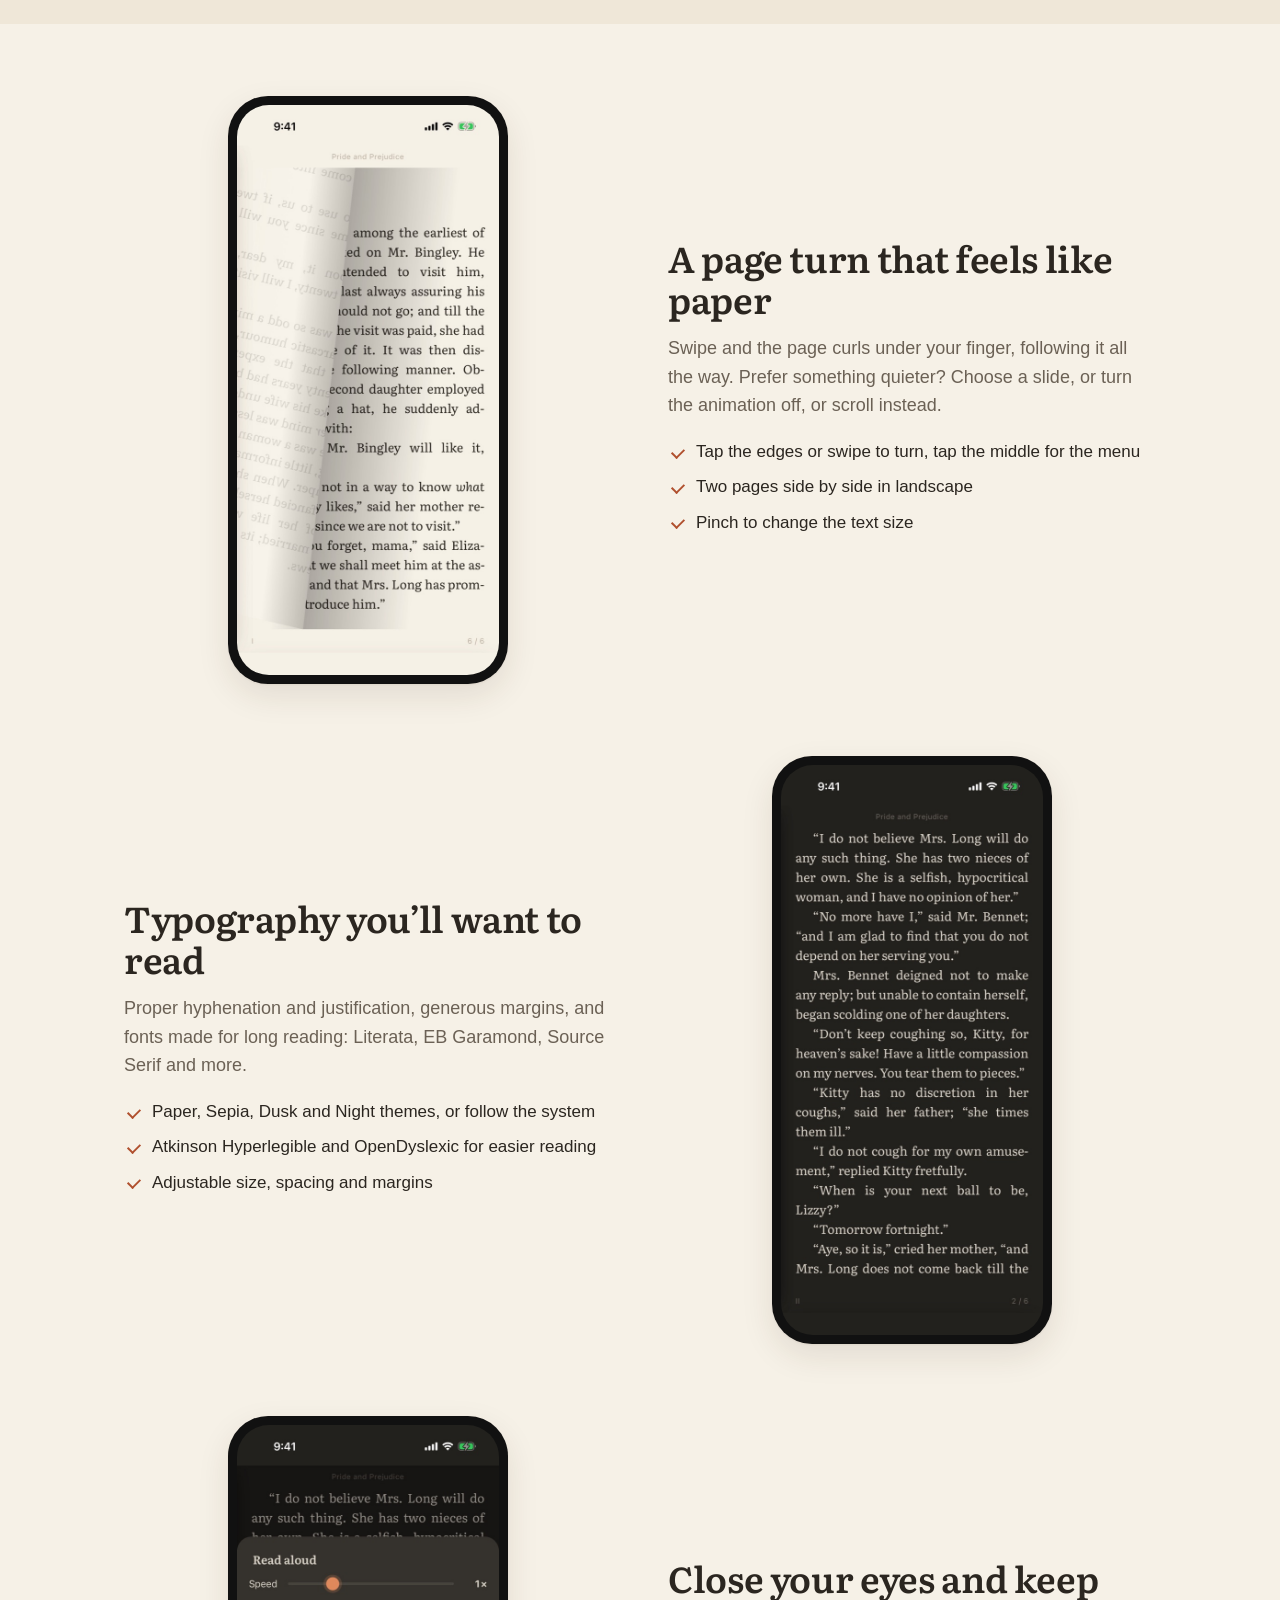
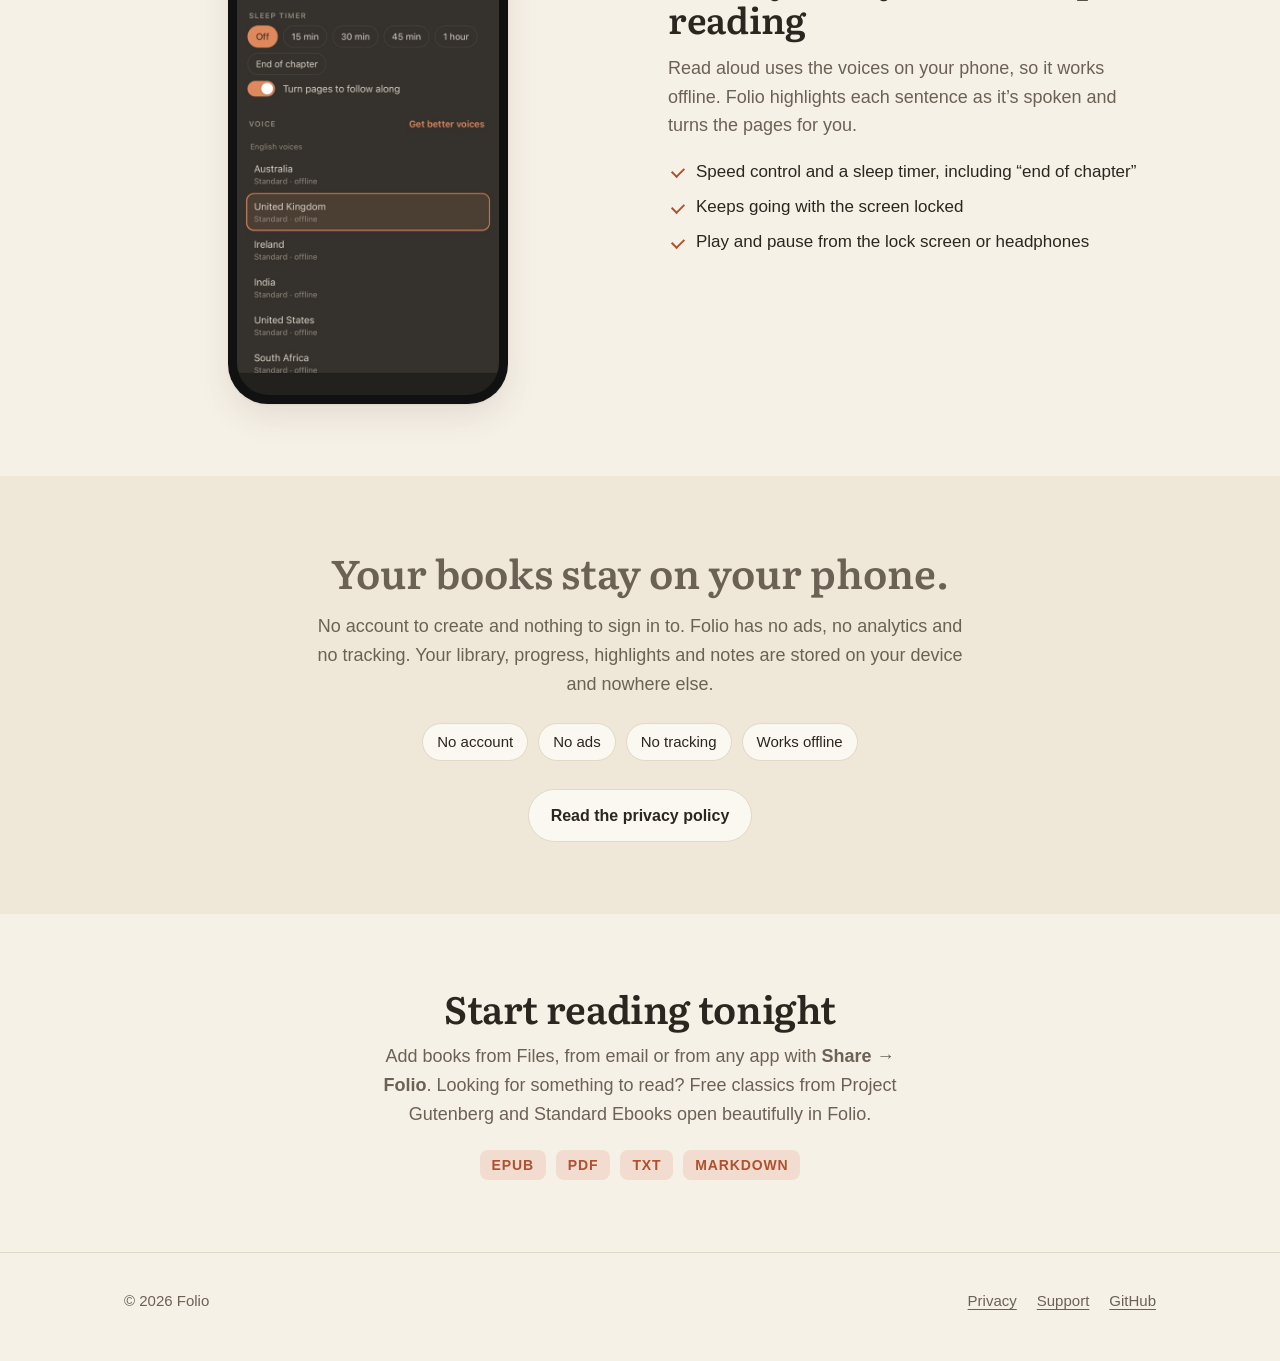
==== commit af705d94: "Website: Android button links to Google Play" ====
--- a/index.html
+++ b/index.html
@@ -40,9 +40,9 @@
             <svg viewBox="0 0 24 24" aria-hidden="true"><path d="M16.37 12.7c-.02-2.3 1.88-3.4 1.96-3.46-1.07-1.56-2.73-1.78-3.32-1.8-1.41-.14-2.76.83-3.47.83-.72 0-1.82-.81-3-.79-1.54.02-2.96.9-3.76 2.27-1.6 2.78-.41 6.9 1.15 9.16.76 1.1 1.67 2.34 2.86 2.3 1.15-.05 1.58-.74 2.97-.74 1.38 0 1.77.74 2.98.72 1.23-.02 2.01-1.12 2.76-2.23.87-1.28 1.23-2.51 1.25-2.58-.03-.01-2.4-.92-2.38-3.68zM14.1 5.95c.63-.77 1.06-1.83.94-2.89-.91.04-2.02.61-2.67 1.37-.58.67-1.1 1.76-.96 2.8 1.02.08 2.06-.52 2.69-1.28z"/></svg>
             App Store
           </a>
-          <a class="btn ghost" data-gh="/releases/latest">
+          <a class="btn ghost" href="https://play.google.com/store/apps/details?id=io.folioreader.app">
             <svg viewBox="0 0 24 24" aria-hidden="true"><path d="M17.6 9.48l1.84-3.18a.38.38 0 00-.66-.38l-1.86 3.22a11.4 11.4 0 00-9.84 0L5.22 5.92a.38.38 0 00-.66.38L6.4 9.48A10.8 10.8 0 001 18h22a10.8 10.8 0 00-5.4-8.52zM7 15.25a1.25 1.25 0 110-2.5 1.25 1.25 0 010 2.5zm10 0a1.25 1.25 0 110-2.5 1.25 1.25 0 010 2.5z"/></svg>
-            Android APK
+            Google Play
           </a>
         </div>
         <p class="note">Free. No account, no ads, no tracking.</p>
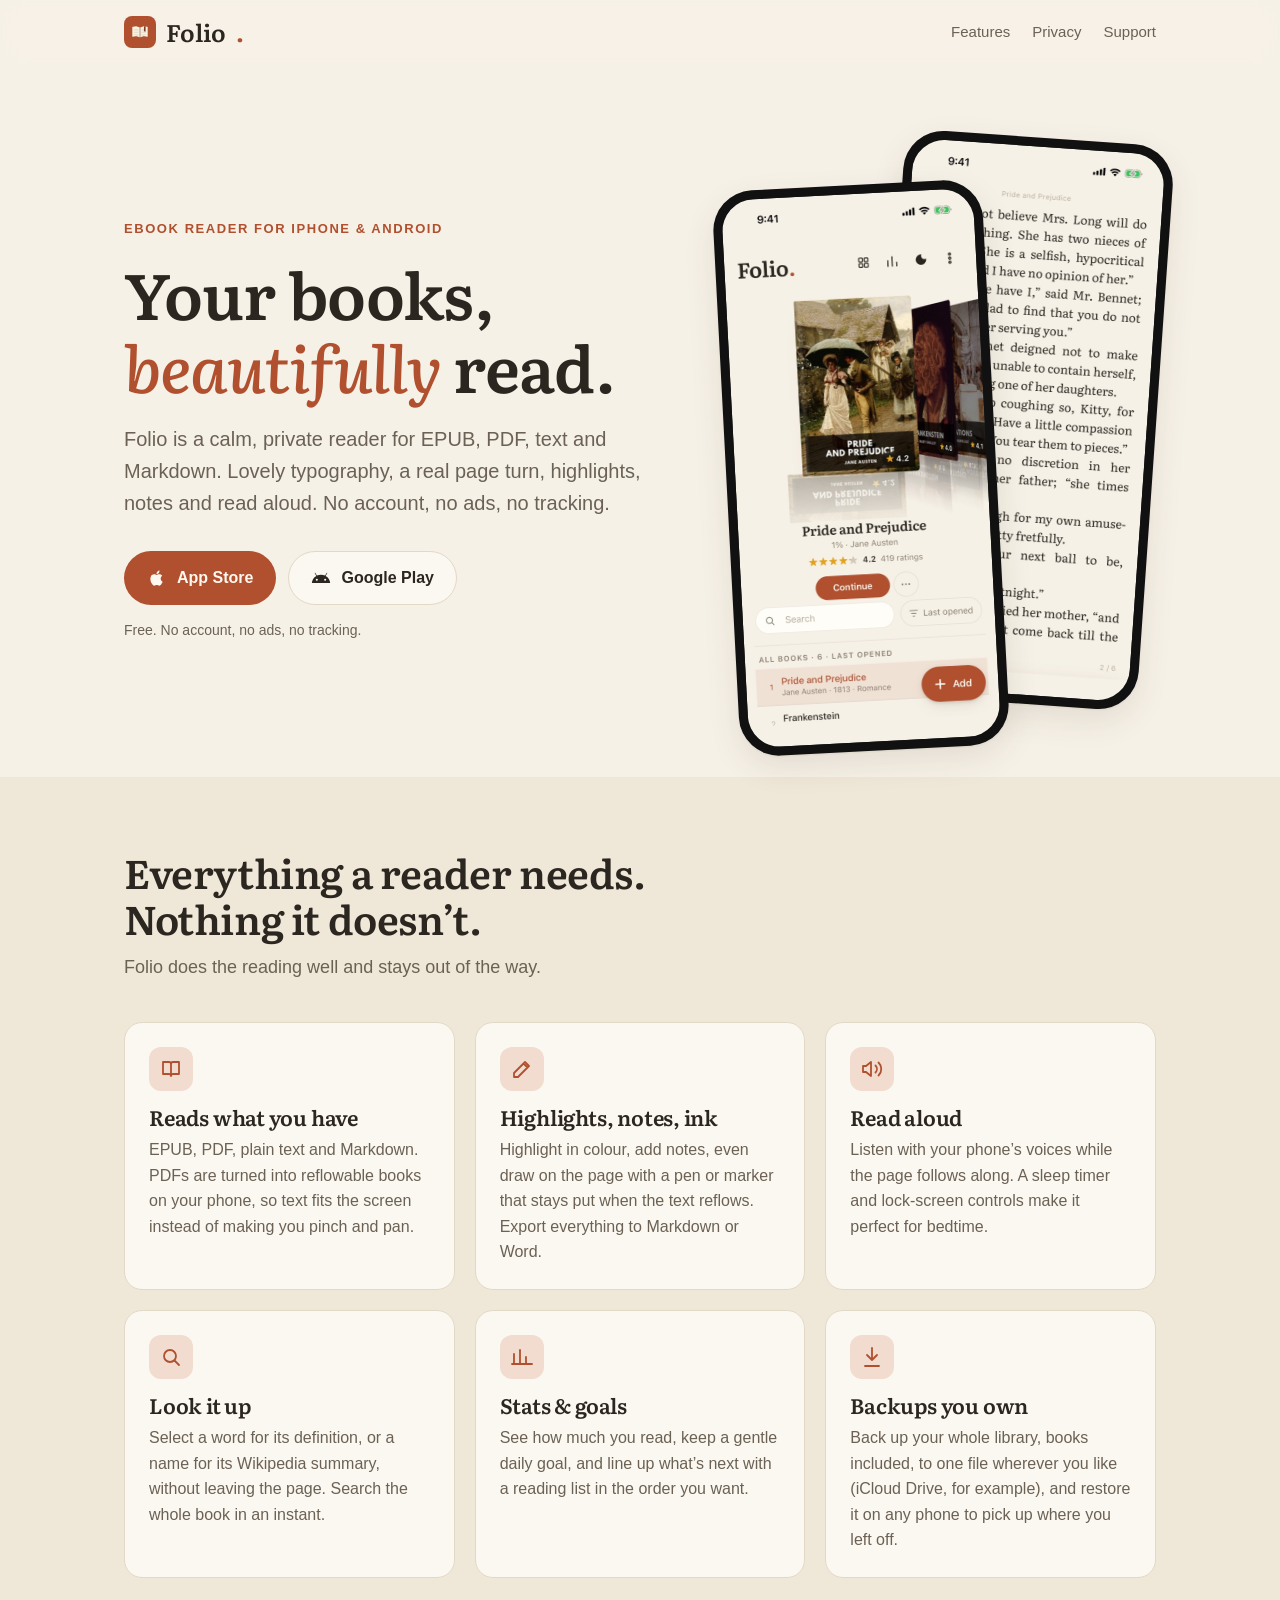
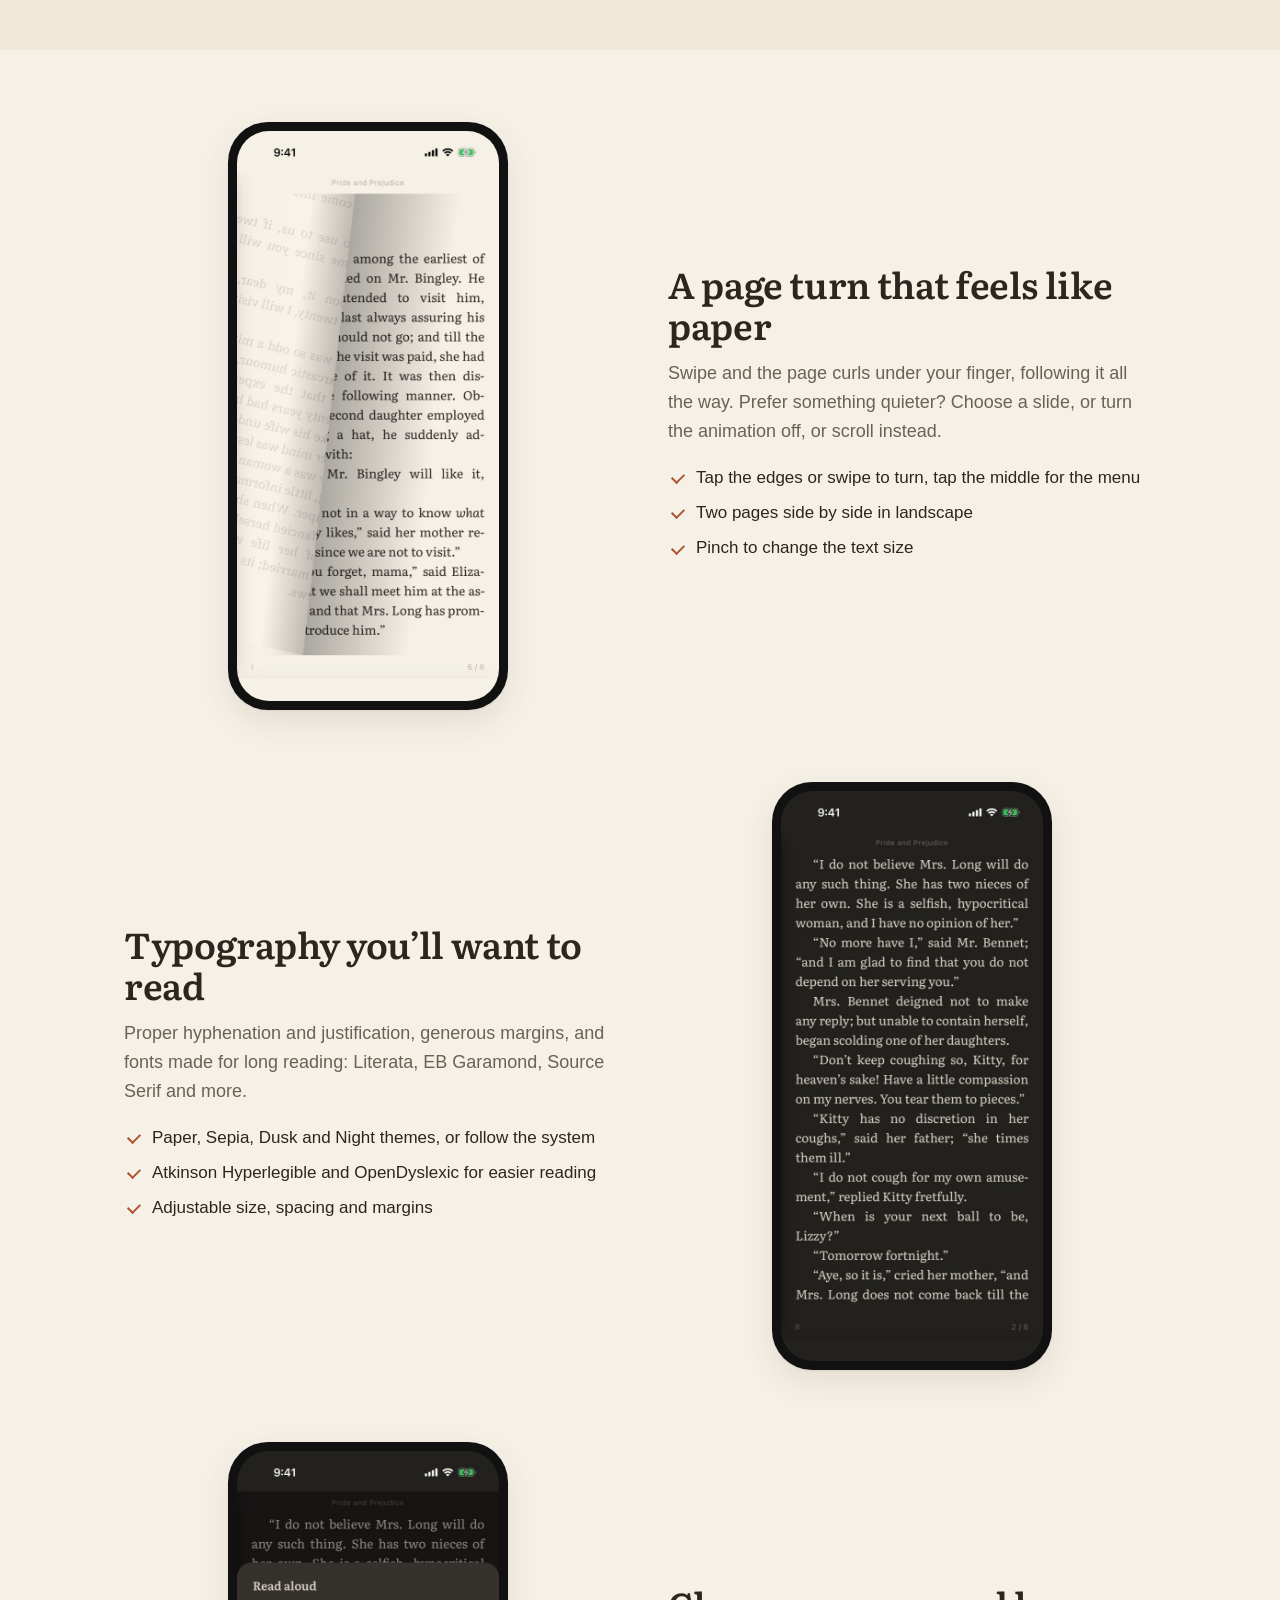
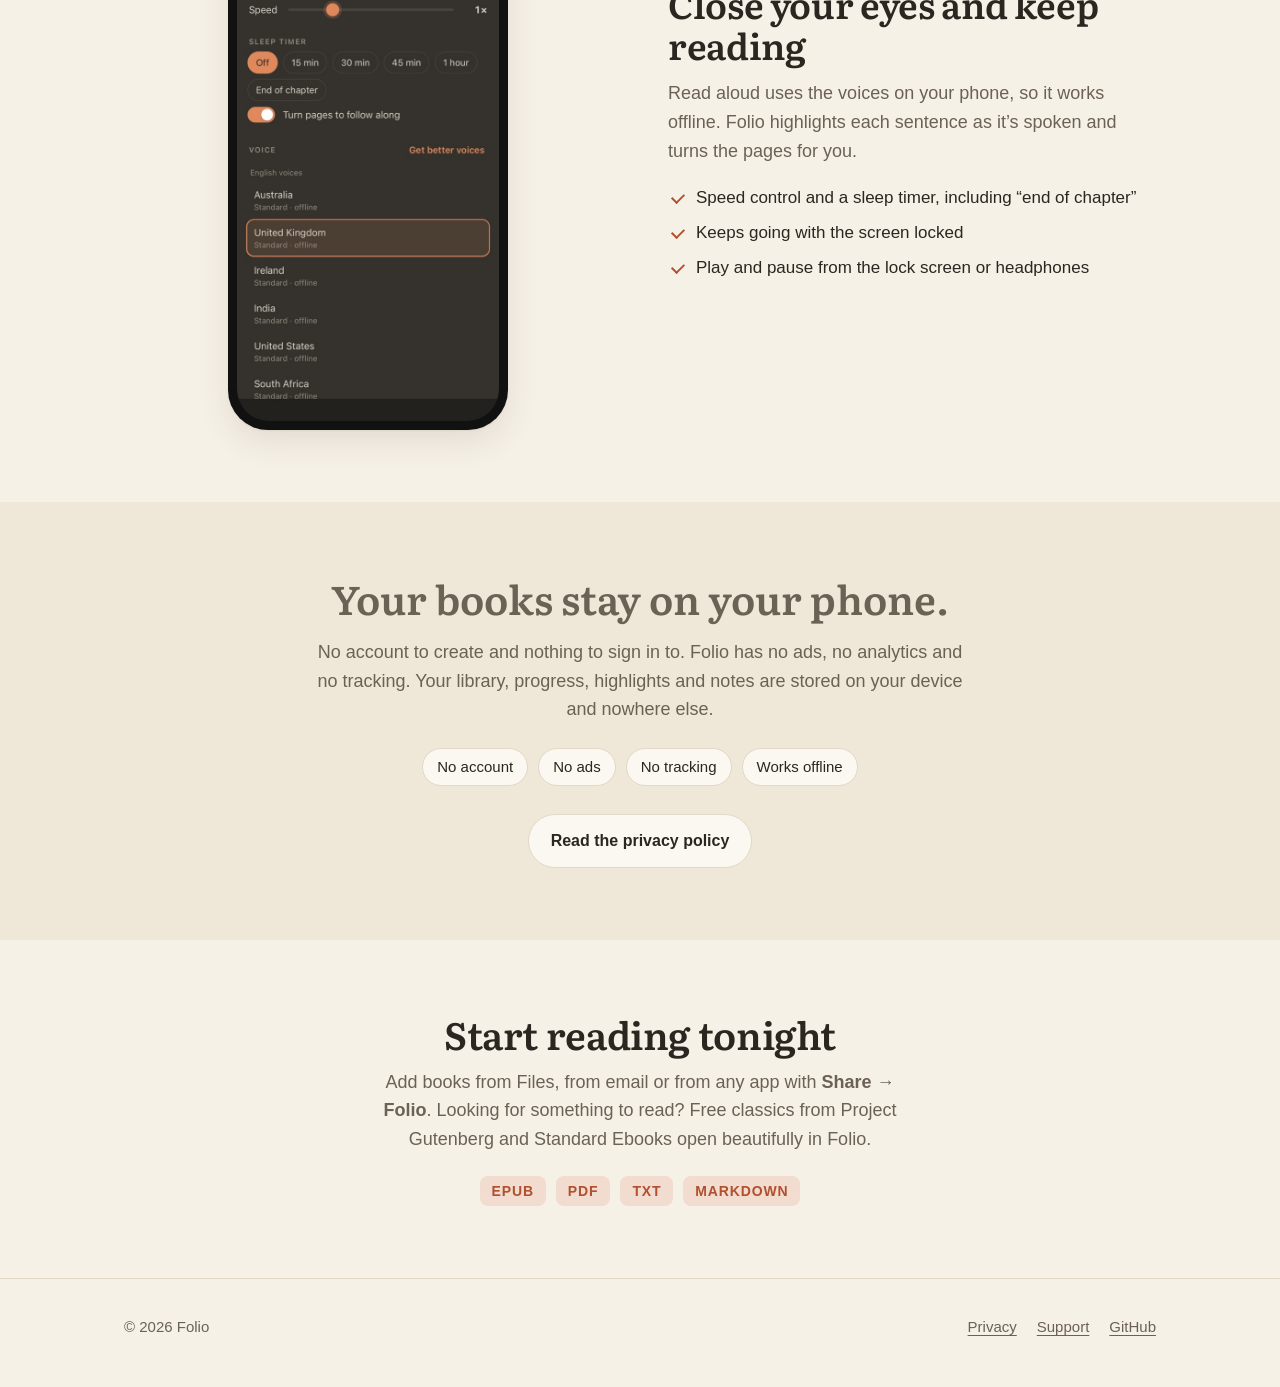
==== commit bd553f48: "Website: backup text matches 2.5 (full-library backup, no automatic backup)" ====
--- a/index.html
+++ b/index.html
@@ -89,7 +89,7 @@
         <div class="card">
           <div class="ico"><svg viewBox="0 0 24 24"><path d="M12 3v12M7 10l5 5 5-5M5 21h14"/></svg></div>
           <h3>Backups you own</h3>
-          <p>Save your progress, highlights and books to a file wherever you like (iCloud Drive, for example), or turn on automatic backup.</p>
+          <p>Back up your whole library, books included, to one file wherever you like (iCloud Drive, for example), and restore it on any phone to pick up where you left off.</p>
         </div>
       </div>
     </div>
